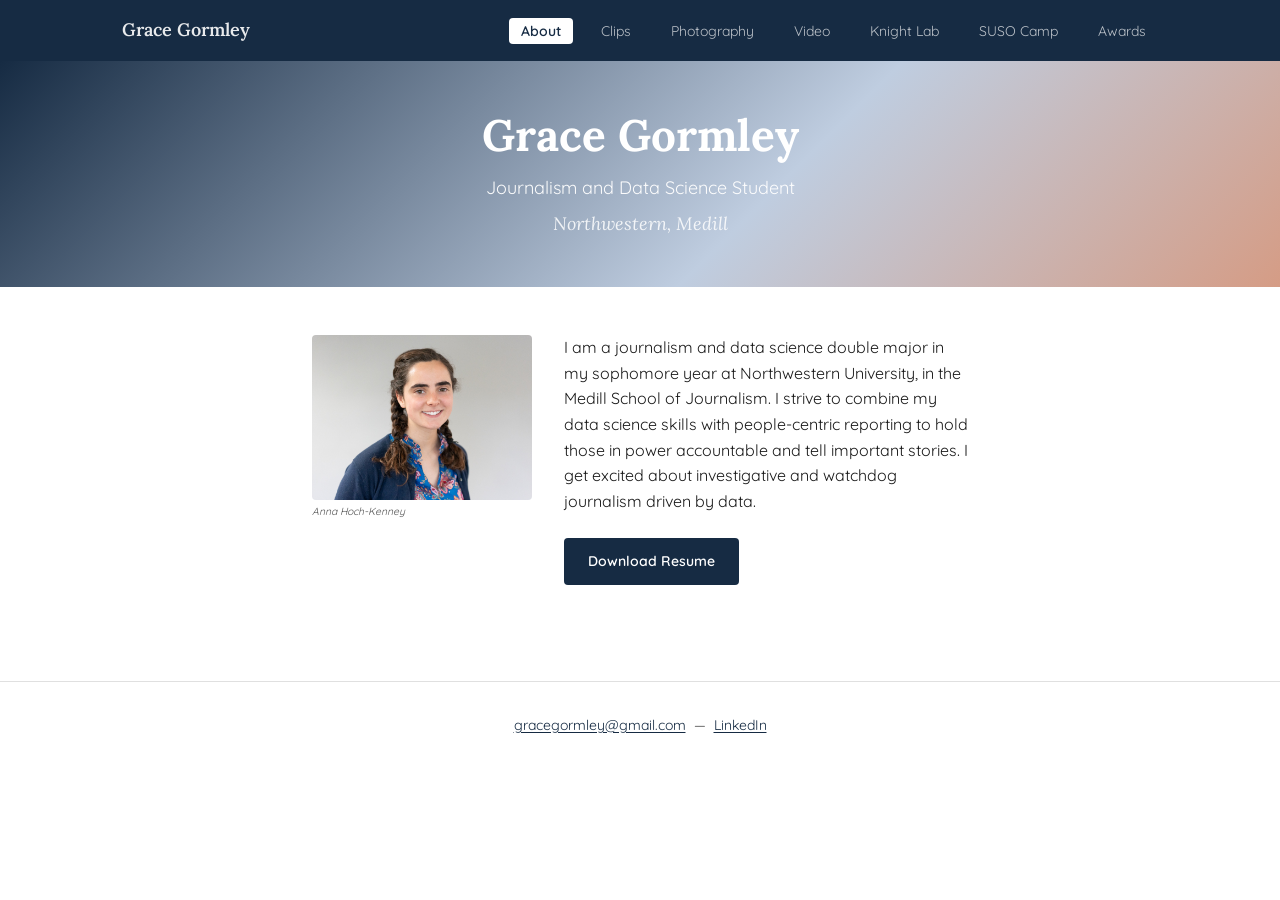
==== index.html @ 0c1b29d8 "style: swap fonts to Lora (headings) and Quicksand (body/UI) Co-Authored-By: Claude Sonnet 4.6 <nore" ====
<!DOCTYPE html>
<html lang="en">
<head>
  <meta charset="UTF-8">
  <meta name="viewport" content="width=device-width, initial-scale=1.0">
  <title>About — Grace Gormley</title>
  <link rel="preconnect" href="https://fonts.googleapis.com">
  <link rel="preconnect" href="https://fonts.gstatic.com" crossorigin>
  <link href="https://fonts.googleapis.com/css2?family=Lora:ital,wght@0,400..700;1,400..700&family=Quicksand:wght@300..700&display=swap" rel="stylesheet">
  <link rel="stylesheet" href="style.css">
  <script type="module" src="components.js"></script>
</head>
<body>
  <site-nav></site-nav>
  <div class="site-hero">
    <h1 class="site-hero__name">Grace Gormley</h1>
    <p class="site-hero__subtitle">Journalism and Data Science Student</p>
    <p class="site-hero__school">Northwestern, Medill</p>
  </div>
  <main class="about-page">
    <section class="about-hero">
      <div class="about-headshot-wrap">
        <img class="about-headshot"
             src="images/headshot.jpg"
             alt="Grace Gormley, photojournalist and data journalism student at Northwestern Medill"
             width="320" height="240">
        <p class="about-credit">Anna Hoch-Kenney</p>
      </div>
      <div class="about-hero__text">
        <p class="about-bio">I am a journalism and data science double major in my sophomore year at Northwestern University, in the Medill School of Journalism. I strive to combine my data science skills with people-centric reporting to hold those in power accountable and tell important stories. I get excited about investigative and watchdog journalism driven by data.</p>
        <div class="about-actions">
          <a href="assets/resume.pdf" download="Grace-Gormley-Resume.pdf" class="btn-download">Download Resume</a>
        </div>
      </div>
    </section>
  </main>
  <site-footer></site-footer>
</body>
</html>
---- style.css ----
/* Grace Gormley Portfolio — Design System */
/* Fonts loaded via <link> in every page <head>:
   Lora: ital,wght@0,400..700;1,400..700
   Quicksand: wght@300..700 */

:root {
  /* Typography */
  --font-editorial: 'Lora', Georgia, serif;
  --font-ui: 'Quicksand', system-ui, sans-serif;

  --text-xs:   0.75rem;   /* 12px — captions, credits */
  --text-sm:   0.875rem;  /* 14px — metadata, nav items */
  --text-base: 1rem;      /* 16px — body copy */
  --text-lg:   1.125rem;  /* 18px — subheadings */
  --text-xl:   1.5rem;    /* 24px — section headings */
  --text-2xl:  2rem;      /* 32px — page titles */
  --text-3xl:  2.75rem;   /* 44px — hero display size */

  --leading-tight: 1.2;
  --leading-body:  1.6;
  --leading-loose: 1.8;

  /* Colors — editorial neutral palette */
  --color-ink:          #1a1a1a;  /* near-black for all body text */
  --color-ink-muted:    #555555;  /* secondary text: publication names, dates */
  --color-border:       #e0e0e0;  /* dividers, card borders */
  --color-bg:           #ffffff;  /* page background */
  --color-bg-subtle:    #f9f8f6;  /* subtle off-white for section backgrounds */
  --color-accent:       #162b43;  /* primary accent — deep navy */
  --color-accent-blue:  #BFCDE0;  /* secondary accent — soft periwinkle */
  --color-accent-peach: #D59C85;  /* tertiary accent — warm peach, used sparingly */
  --color-link:         #162b43;  /* links match accent */
  --color-link-hover:   #0e1e2e;  /* slightly darker on hover */

  /* Spacing — 8px grid */
  --space-1:  0.25rem;  /*  4px */
  --space-2:  0.5rem;   /*  8px */
  --space-3:  0.75rem;  /* 12px */
  --space-4:  1rem;     /* 16px */
  --space-6:  1.5rem;   /* 24px */
  --space-8:  2rem;     /* 32px */
  --space-12: 3rem;     /* 48px */
  --space-16: 4rem;     /* 64px */
  --space-24: 6rem;     /* 96px */

  /* Layout */
  --max-width-content: 720px;   /* readable column width for body text */
  --max-width-wide:   1100px;   /* full-page containers, nav, gallery */
  --border-radius:     4px;
  --transition-fast:   150ms ease;
}

/* Base reset */
*, *::before, *::after { box-sizing: border-box; margin: 0; padding: 0; }

/* Base typography — element selectors only, no class names */
body {
  font-family: var(--font-ui);
  font-size: var(--text-base);
  line-height: var(--leading-body);
  color: var(--color-ink);
  background: var(--color-bg);
}

h1, h2, h3, h4 {
  font-family: var(--font-editorial);
  line-height: var(--leading-tight);
}

a {
  color: var(--color-link);
  text-decoration: underline;
  text-underline-offset: 2px;
}

a:hover {
  color: var(--color-link-hover);
}

/* Nav */
site-nav {
  display: block;
  background: var(--color-accent);
}

.site-nav {
  display: flex;
  align-items: center;
  justify-content: space-between;
  padding: var(--space-4) var(--space-8);
  max-width: var(--max-width-wide);
  margin: 0 auto;
}

.site-nav__brand a {
  font-family: var(--font-editorial);
  font-size: var(--text-lg);
  font-weight: 600;
  text-decoration: none;
  color: rgba(255, 255, 255, 0.9);
}

.site-nav__links {
  list-style: none;
  display: flex;
  gap: var(--space-4);
}

.site-nav__links a {
  font-family: var(--font-ui);
  font-size: var(--text-sm);
  text-decoration: none;
  color: rgba(255, 255, 255, 0.7);
  transition: color var(--transition-fast);
  padding: var(--space-1) var(--space-3);
  border-radius: var(--border-radius);
}

.site-nav__links a:hover {
  color: #ffffff;
}

.site-nav__links a.active {
  color: var(--color-accent);
  background: #ffffff;
  font-weight: 600;
}

/* Site hero — about page only */
.site-hero {
  background: linear-gradient(135deg, var(--color-accent) 0%, var(--color-accent-blue) 60%, var(--color-accent-peach) 100%);
  padding: var(--space-12) var(--space-8);
  text-align: center;
  color: #ffffff;
}

.site-hero__name {
  font-family: var(--font-editorial);
  font-size: var(--text-3xl);
  font-weight: 700;
  margin-bottom: var(--space-3);
  line-height: var(--leading-tight);
}

.site-hero__subtitle {
  font-family: var(--font-ui);
  font-size: var(--text-lg);
  margin-bottom: var(--space-2);
  opacity: 0.95;
}

.site-hero__school {
  font-family: var(--font-editorial);
  font-style: italic;
  font-size: var(--text-lg);
  opacity: 0.85;
}

/* Footer — Phase 2 */
.site-footer {
  border-top: 1px solid var(--color-border);
  padding: var(--space-8);
  text-align: center;
  font-size: var(--text-sm);
  color: var(--color-ink-muted);
  margin-top: var(--space-24);
}

/* About page — Phase 2 */
.about-page {
  max-width: var(--max-width-content);
  margin: var(--space-12) auto;
  padding: 0 var(--space-8);
}

.about-hero {
  display: flex;
  gap: var(--space-8);
  align-items: flex-start;
  margin-bottom: var(--space-12);
}

.about-headshot-wrap {
  display: flex;
  flex-direction: column;
  align-items: flex-start;
  flex-shrink: 0;
}

.about-headshot {
  width: 220px;
  height: auto;
  border-radius: var(--border-radius);
}

.about-hero__text {
  display: flex;
  flex-direction: column;
  justify-content: center;
  gap: var(--space-4);
}

.about-bio {
  line-height: var(--leading-body);
}

.about-actions {
  margin-top: var(--space-2);
}

.btn-download {
  display: inline-block;
  padding: var(--space-3) var(--space-6);
  background: var(--color-accent);
  color: #ffffff;
  text-decoration: none;
  border-radius: var(--border-radius);
  font-family: var(--font-ui);
  font-size: var(--text-sm);
  font-weight: 600;
  transition: background var(--transition-fast);
}

.btn-download:hover {
  background: var(--color-link-hover);
  color: #ffffff;
}

.about-credit {
  font-size: 0.65rem;
  color: var(--color-ink-muted);
  font-style: italic;
  margin-top: var(--space-1);
}

/* Clips and Awards pages — Phase 3 */

.page-content {
  max-width: var(--max-width-content);
  margin: var(--space-12) auto;
  padding: 0 var(--space-8);
}

/* Page title treatment — all inner pages */
.page-content > h1,
.photo-page > h1 {
  font-size: var(--text-2xl);
  font-weight: 700;
  letter-spacing: -0.02em;
  padding-bottom: var(--space-4);
  margin-bottom: var(--space-8);
  border-bottom: 3px solid var(--color-accent);
}

/* Clips page */
.clips-list {
  margin-top: var(--space-8);
}

.clip-card {
  padding: var(--space-6) 0;
  border-bottom: 1px solid var(--color-border);
}

.clip-card:last-child {
  border-bottom: none;
}

.clip-title {
  font-size: var(--text-xl);
  margin-bottom: var(--space-2);
}

.clip-title a {
  text-decoration: none;
  color: var(--color-ink);
}

.clip-title a:hover {
  color: var(--color-accent);
  text-decoration: underline;
  text-underline-offset: 2px;
}

.clip-meta {
  font-family: var(--font-ui);
  font-size: var(--text-sm);
  color: var(--color-ink-muted);
}

.clip-sep {
  margin: 0 var(--space-2);
}

/* Awards page */
.awards-section {
  margin-bottom: var(--space-16);
}

.section-heading {
  font-size: var(--text-xl);
  margin-top: var(--space-8);
  margin-bottom: var(--space-6);
  padding-bottom: var(--space-3);
  border-bottom: 2px solid var(--color-border);
}

.award-entry {
  padding: var(--space-6) 0;
  border-bottom: 1px solid var(--color-border);
}

.award-entry:last-child {
  border-bottom: none;
}

.award-name {
  font-size: var(--text-lg);
  margin-bottom: var(--space-1);
}

.award-org {
  font-family: var(--font-ui);
  font-size: var(--text-sm);
  color: var(--color-ink-muted);
  margin-bottom: var(--space-2);
}

.award-piece {
  font-size: var(--text-sm);
  font-family: var(--font-ui);
}

/* Press coverage */
.press-section {
  margin-top: var(--space-8);
}

.press-item {
  padding: var(--space-6) 0;
  border-bottom: 1px solid var(--color-border);
}

.press-item:last-child {
  border-bottom: none;
}

.press-outlet {
  font-family: var(--font-ui);
  font-size: var(--text-xs);
  color: var(--color-ink-muted);
  text-transform: uppercase;
  letter-spacing: 0.05em;
  margin-bottom: var(--space-1);
}

.press-title {
  font-size: var(--text-lg);
  margin-bottom: var(--space-2);
}

.press-title a {
  text-decoration: none;
  color: var(--color-ink);
}

.press-title a:hover {
  color: var(--color-accent);
  text-decoration: underline;
  text-underline-offset: 2px;
}

.press-desc {
  font-size: var(--text-sm);
  color: var(--color-ink-muted);
  line-height: var(--leading-body);
}

/* Photography page — Phase 4 */
.photo-page {
  max-width: var(--max-width-wide);
  margin: var(--space-12) auto;
  padding: 0 var(--space-8);
}

.photo-grid {
  display: grid;
  grid-template-columns: repeat(auto-fill, minmax(280px, 1fr));
  gap: var(--space-4);
  margin-top: var(--space-8);
}

.photo-thumb {
  aspect-ratio: 3 / 2;
  overflow: hidden;
  border-radius: var(--border-radius);
  cursor: pointer;
  background: var(--color-bg-subtle);
  border: none;
  padding: 0;
}

.photo-thumb img {
  width: 100%;
  height: 100%;
  object-fit: cover;
  display: block;
  transition: transform var(--transition-fast);
}

.photo-thumb:hover img,
.photo-thumb:focus img {
  transform: scale(1.03);
}

.photo-lightbox {
  border: none;
  background: transparent;
  padding: 0;
  position: fixed;
  inset: 0;
  width: 100vw;
  max-width: 100vw;
  height: 100dvh;
  max-height: 100dvh;
  margin: 0;
}

.photo-lightbox[open] {
  display: flex;
  align-items: center;
  justify-content: center;
}

.photo-lightbox::backdrop {
  background: rgba(0, 0, 0, 0.88);
}

.lightbox-figure {
  position: relative;
  display: flex;
  flex-direction: column;
  align-items: center;
}

.lightbox-figure img {
  max-width: min(85vw, 1100px);
  max-height: 75vh;
  object-fit: contain;
  display: block;
  border-radius: var(--border-radius);
}

.lightbox-caption {
  color: #ffffff;
  font-family: var(--font-ui);
  font-size: var(--text-sm);
  text-align: center;
  margin-top: var(--space-3);
  max-width: 600px;
}

.lightbox-close,
.lightbox-prev,
.lightbox-next {
  position: fixed;
  background: rgba(255, 255, 255, 0.15);
  border: none;
  color: #ffffff;
  font-size: var(--text-xl);
  cursor: pointer;
  padding: var(--space-3) var(--space-4);
  border-radius: var(--border-radius);
  transition: background var(--transition-fast);
}

.lightbox-close { top: var(--space-4); right: var(--space-4); }
.lightbox-prev  { top: 50%; left: var(--space-4);  transform: translateY(-50%); }
.lightbox-next  { top: 50%; right: var(--space-4); transform: translateY(-50%); }

.lightbox-close:hover,
.lightbox-prev:hover,
.lightbox-next:hover {
  background: rgba(255, 255, 255, 0.3);
}

/* Knight Lab and SUSO Camp — Phase 5 */
.tool-tags {
  display: flex;
  flex-wrap: wrap;
  gap: var(--space-2);
  margin: var(--space-4) 0;
}

.tool-tag {
  font-family: var(--font-ui);
  font-size: var(--text-sm);
  padding: var(--space-1) var(--space-3);
  background: var(--color-bg-subtle);
  border: 1px solid var(--color-accent-blue);
  border-radius: var(--border-radius);
  color: var(--color-ink);
}

.pillars-list {
  margin: var(--space-8) 0;
  display: grid;
  gap: var(--space-6);
}

.pillar-card {
  padding: var(--space-6);
  background: var(--color-bg-subtle);
  border-left: 3px solid var(--color-accent);
  border-radius: var(--border-radius);
}

.pillar-name {
  font-family: var(--font-editorial);
  font-size: var(--text-lg);
  font-weight: 600;
  margin-bottom: var(--space-2);
}

/* Video page — Phase 6 */
.video-item {
  margin-bottom: var(--space-16);
}

.video-title {
  font-size: var(--text-xl);
  margin-bottom: var(--space-4);
}

.video-embed {
  aspect-ratio: 16 / 9;
  width: 100%;
  max-width: 800px;
  margin: 0 auto;
}

.video-embed iframe {
  width: 100%;
  height: 100%;
  border: none;
  border-radius: var(--border-radius);
  display: block;
}

.video-placeholder {
  aspect-ratio: 16 / 9;
  width: 100%;
  max-width: 800px;
  margin: 0 auto;
  background: var(--color-bg-subtle);
  border: 1px solid var(--color-border);
  border-radius: var(--border-radius);
  display: flex;
  align-items: center;
  justify-content: center;
  color: var(--color-ink-muted);
  font-family: var(--font-ui);
  font-size: var(--text-sm);
}

.video-desc {
  margin-top: var(--space-4);
  font-size: var(--text-sm);
  color: var(--color-ink-muted);
  max-width: 800px;
  margin-left: auto;
  margin-right: auto;
}

/* EIS document image — Knight Lab page */
.eis-doc-figure {
  margin: var(--space-8) 0;
  text-align: center;
}

.eis-doc-figure img {
  max-width: 420px;
  width: 100%;
  border: 1px solid var(--color-border);
  border-radius: var(--border-radius);
  display: block;
  margin: 0 auto;
}

.eis-doc-figure figcaption {
  margin-top: var(--space-2);
  font-family: var(--font-ui);
  font-size: var(--text-xs);
  color: var(--color-ink-muted);
  font-style: italic;
}

/* SUSO photo strip */
.suso-photo-strip {
  display: grid;
  grid-template-columns: repeat(3, 1fr);
  gap: var(--space-3);
  margin: var(--space-6) 0 var(--space-8);
}

.suso-photo-strip img {
  width: 100%;
  aspect-ratio: 3 / 4;
  object-fit: cover;
  border-radius: var(--border-radius);
  display: block;
}

@media (max-width: 640px) {
  .suso-photo-strip {
    grid-template-columns: repeat(3, 1fr);
    gap: var(--space-2);
  }
}

/* EIS Pipeline Diagram — Knight Lab page */
.pipeline-figure {
  margin: var(--space-8) 0;
  border: 1px solid var(--color-accent-blue);
  border-radius: var(--border-radius);
  background: var(--color-bg-subtle);
  padding: var(--space-6);
}

.pipeline-caption {
  display: block;
  font-family: var(--font-ui);
  font-size: var(--text-sm);
  color: var(--color-ink-muted);
  font-style: italic;
  margin-bottom: var(--space-6);
}

.pipeline-shared {
  display: flex;
  flex-direction: column;
  align-items: center;
  gap: var(--space-2);
  margin-bottom: var(--space-2);
}

.pipeline-node {
  border: 1px solid var(--color-border);
  border-radius: var(--border-radius);
  background: var(--color-bg);
  padding: var(--space-3) var(--space-4);
  text-align: center;
  font-family: var(--font-ui);
  font-size: var(--text-sm);
  min-width: 160px;
}

.pipeline-node strong {
  display: block;
  color: var(--color-ink);
  font-size: var(--text-base);
}

.pipeline-node span {
  display: block;
  color: var(--color-ink-muted);
  font-size: var(--text-xs);
  margin-top: var(--space-1);
}

.pipeline-node--input {
  font-family: var(--font-ui);
  font-size: var(--text-sm);
  color: var(--color-ink-muted);
}

.pipeline-arrow {
  color: var(--color-ink-muted);
  font-size: var(--text-lg);
  line-height: 1;
  user-select: none;
}

.pipeline-split {
  display: flex;
  gap: var(--space-6);
}

.pipeline-track {
  flex: 1;
  display: flex;
  flex-direction: column;
  align-items: center;
  gap: var(--space-2);
}

.pipeline-track-label {
  font-family: var(--font-ui);
  font-size: var(--text-xs);
  color: var(--color-ink-muted);
  text-transform: uppercase;
  letter-spacing: 0.06em;
  margin-bottom: var(--space-1);
}

.pipeline-outputs {
  display: flex;
  flex-direction: column;
  gap: var(--space-2);
  width: 100%;
}

.pipeline-output {
  border: 1px solid var(--color-border);
  border-radius: var(--border-radius);
  background: var(--color-bg);
  padding: var(--space-2) var(--space-3);
  font-family: var(--font-ui);
  font-size: var(--text-xs);
  font-weight: 500;
  color: var(--color-ink);
  text-align: center;
}

/* Mobile responsiveness — Phase 6 */
@media (max-width: 640px) {
  .site-nav {
    flex-direction: column;
    align-items: flex-start;
    gap: var(--space-3);
    padding: var(--space-4);
  }

  .site-nav__links {
    flex-wrap: wrap;
    gap: var(--space-2);
  }

  .site-hero {
    padding: var(--space-12) var(--space-6);
  }

  .site-hero__name {
    font-size: var(--text-2xl);
  }

  .about-hero {
    flex-direction: column;
  }

  .about-headshot {
    width: 160px;
  }

  .pipeline-split {
    flex-direction: column;
  }
}
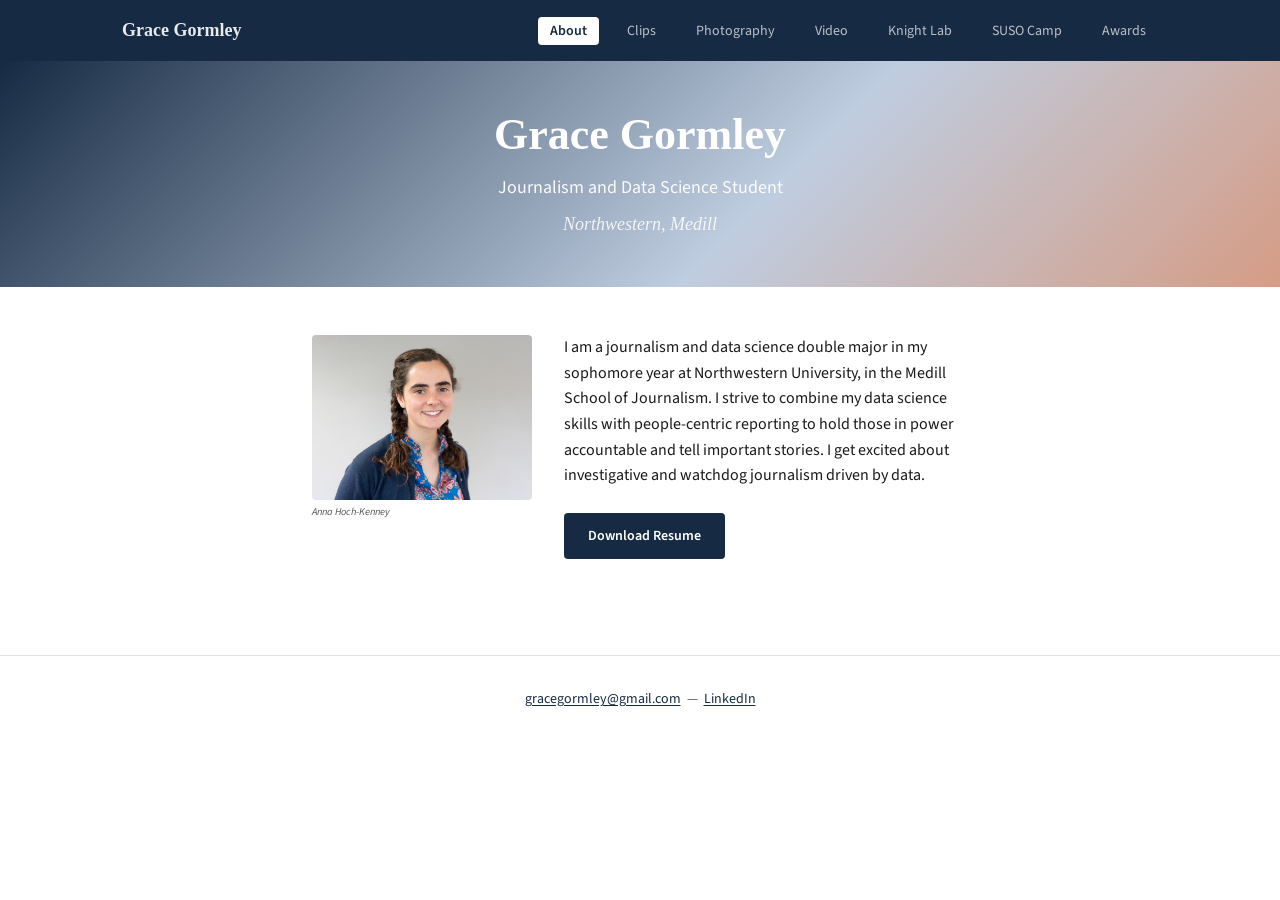
==== commit c673d58a: "style: swap fonts to Butler (headings) and Source Sans 3 (body/UI) Co-Authored-By: Claude Sonnet 4.6" ====
--- a/index.html
+++ b/index.html
@@ -4,9 +4,12 @@
   <meta charset="UTF-8">
   <meta name="viewport" content="width=device-width, initial-scale=1.0">
   <title>About — Grace Gormley</title>
+
+
   <link rel="preconnect" href="https://fonts.googleapis.com">
   <link rel="preconnect" href="https://fonts.gstatic.com" crossorigin>
-  <link href="https://fonts.googleapis.com/css2?family=Lora:ital,wght@0,400..700;1,400..700&family=Quicksand:wght@300..700&display=swap" rel="stylesheet">
+  <link href="https://fonts.cdnfonts.com/css/butler" rel="stylesheet">
+  <link href="https://fonts.googleapis.com/css2?family=Source+Sans+3:ital,wght@0,300..700;1,300..700&display=swap" rel="stylesheet">
   <link rel="stylesheet" href="style.css">
   <script type="module" src="components.js"></script>
 </head>
--- a/style.css
+++ b/style.css
@@ -1,12 +1,12 @@
 /* Grace Gormley Portfolio — Design System */
 /* Fonts loaded via <link> in every page <head>:
-   Lora: ital,wght@0,400..700;1,400..700
-   Quicksand: wght@300..700 */
+   Butler: via fonts.cdnfonts.com/css/butler
+   Source Sans 3: via Google Fonts */
 
 :root {
   /* Typography */
-  --font-editorial: 'Lora', Georgia, serif;
-  --font-ui: 'Quicksand', system-ui, sans-serif;
+  --font-editorial: 'Butler', Georgia, serif;
+  --font-ui: 'Source Sans 3', system-ui, sans-serif;
 
   --text-xs:   0.75rem;   /* 12px — captions, credits */
   --text-sm:   0.875rem;  /* 14px — metadata, nav items */
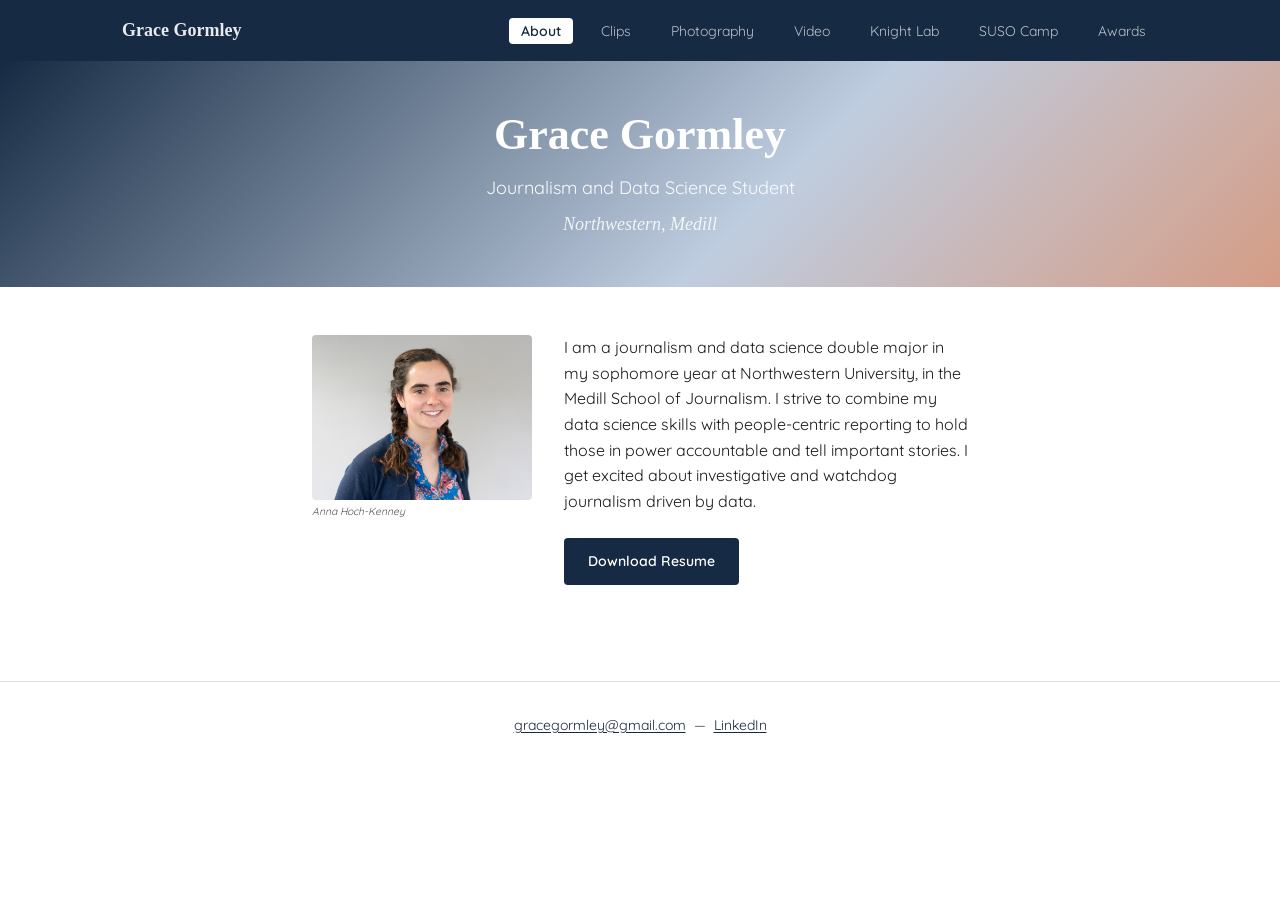
==== commit 7d13d858: "style: swap body font to Quicksand, keep Butler for headings Co-Authored-By: Claude Sonnet 4.6 <nore" ====
--- a/index.html
+++ b/index.html
@@ -9,7 +9,7 @@
   <link rel="preconnect" href="https://fonts.googleapis.com">
   <link rel="preconnect" href="https://fonts.gstatic.com" crossorigin>
   <link href="https://fonts.cdnfonts.com/css/butler" rel="stylesheet">
-  <link href="https://fonts.googleapis.com/css2?family=Source+Sans+3:ital,wght@0,300..700;1,300..700&display=swap" rel="stylesheet">
+  <link href="https://fonts.googleapis.com/css2?family=Quicksand:wght@300..700&display=swap" rel="stylesheet">
   <link rel="stylesheet" href="style.css">
   <script type="module" src="components.js"></script>
 </head>
--- a/style.css
+++ b/style.css
@@ -6,7 +6,7 @@
 :root {
   /* Typography */
   --font-editorial: 'Butler', Georgia, serif;
-  --font-ui: 'Source Sans 3', system-ui, sans-serif;
+  --font-ui: 'Quicksand', system-ui, sans-serif;
 
   --text-xs:   0.75rem;   /* 12px — captions, credits */
   --text-sm:   0.875rem;  /* 14px — metadata, nav items */
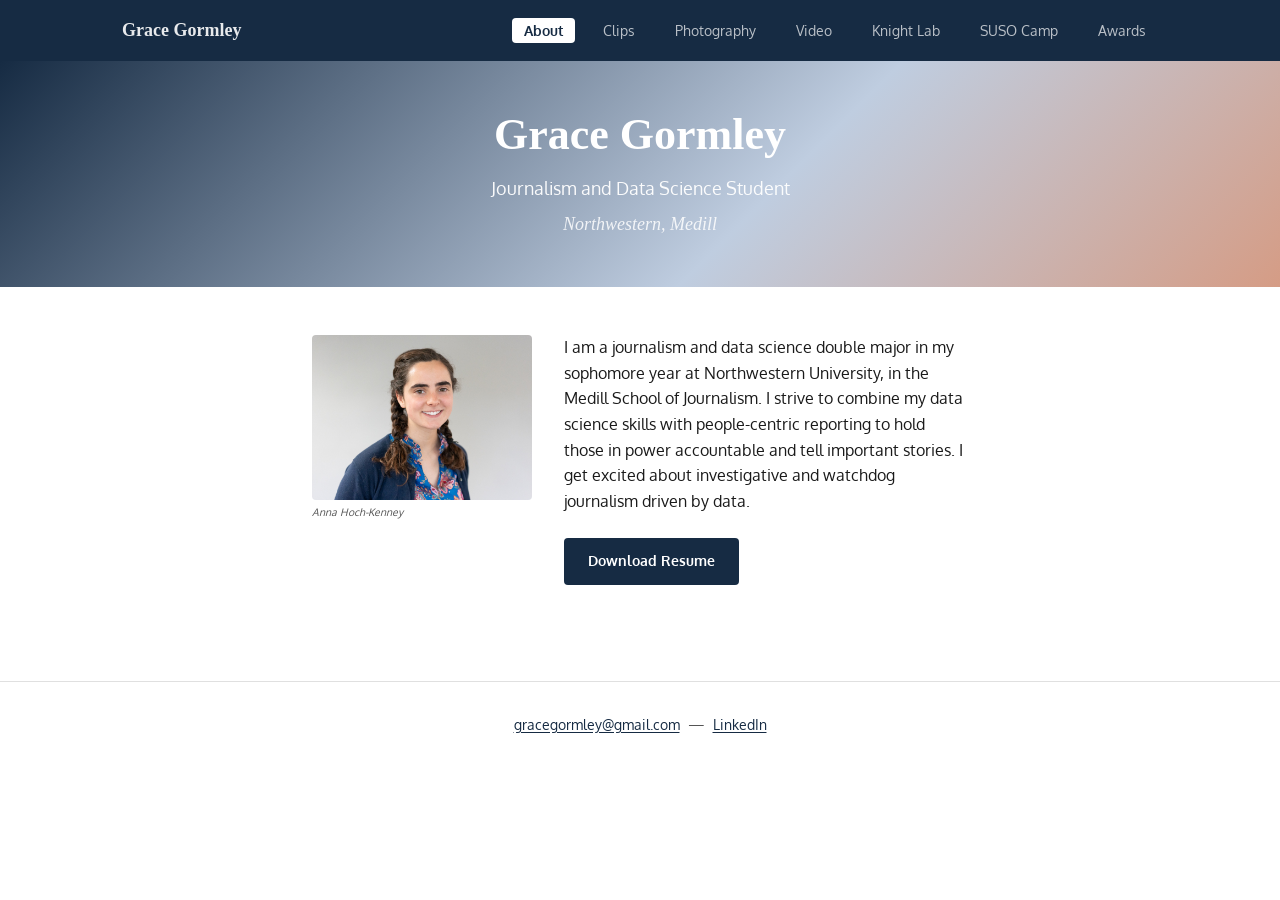
==== commit 67858614: "style: swap fonts to Audrey (headings) and Oxygen (body/UI) Co-Authored-By: Claude Sonnet 4.6 <norep" ====
--- a/index.html
+++ b/index.html
@@ -8,8 +8,8 @@
 
   <link rel="preconnect" href="https://fonts.googleapis.com">
   <link rel="preconnect" href="https://fonts.gstatic.com" crossorigin>
-  <link href="https://fonts.cdnfonts.com/css/butler" rel="stylesheet">
-  <link href="https://fonts.googleapis.com/css2?family=Quicksand:wght@300..700&display=swap" rel="stylesheet">
+  <link href="https://fonts.cdnfonts.com/css/audrey" rel="stylesheet">
+  <link href="https://fonts.googleapis.com/css2?family=Oxygen:wght@300;400;700&display=swap" rel="stylesheet">
   <link rel="stylesheet" href="style.css">
   <script type="module" src="components.js"></script>
 </head>
--- a/style.css
+++ b/style.css
@@ -5,8 +5,8 @@
 
 :root {
   /* Typography */
-  --font-editorial: 'Butler', Georgia, serif;
-  --font-ui: 'Quicksand', system-ui, sans-serif;
+  --font-editorial: 'Audrey', Georgia, serif;
+  --font-ui: 'Oxygen', system-ui, sans-serif;
 
   --text-xs:   0.75rem;   /* 12px — captions, credits */
   --text-sm:   0.875rem;  /* 14px — metadata, nav items */
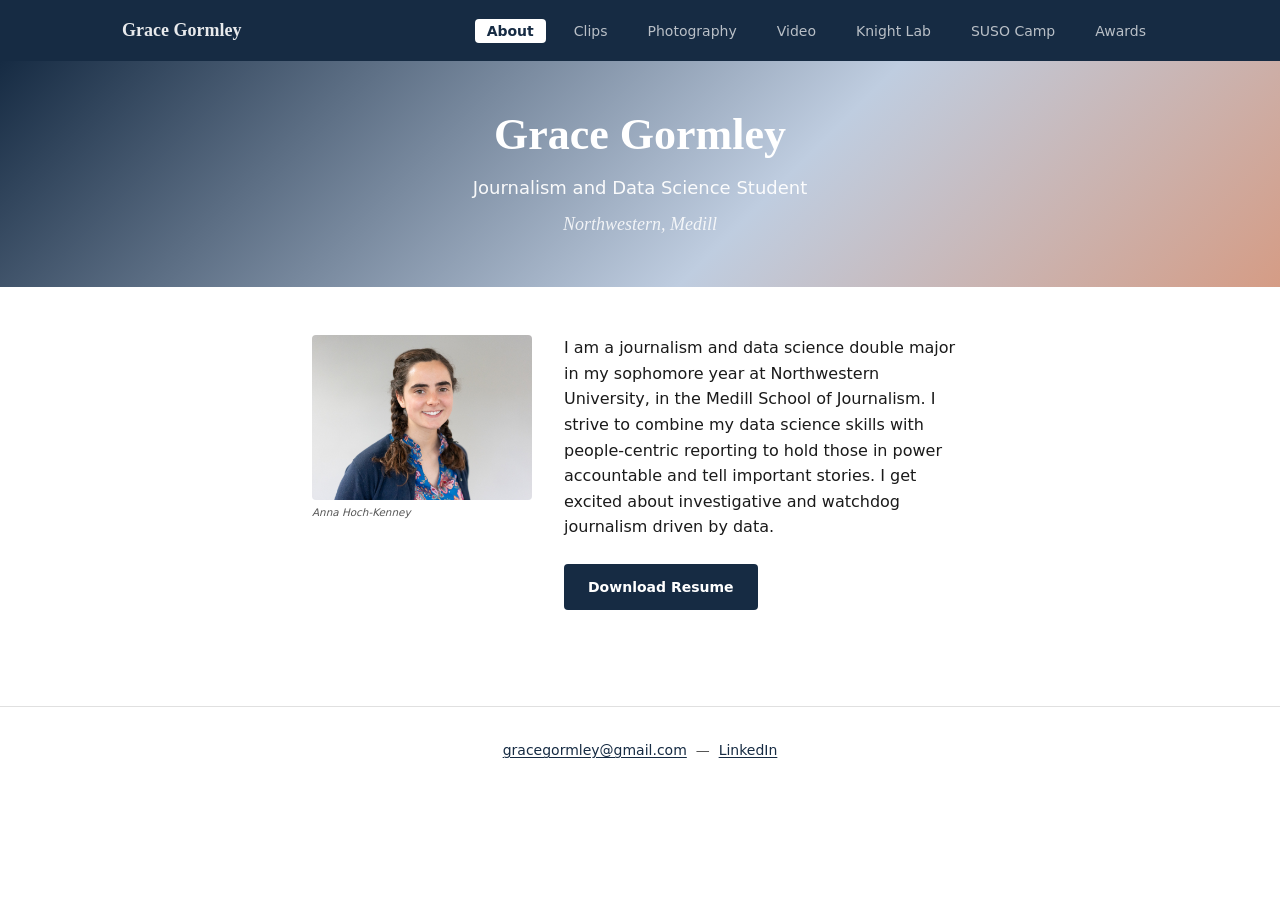
==== commit 6a5a1270: "style: swap fonts to Otama/Intervogue Soft, add G favicon Co-Authored-By: Claude Sonnet 4.6 <noreply" ====
--- a/index.html
+++ b/index.html
@@ -6,10 +6,9 @@
   <title>About — Grace Gormley</title>
 
 
-  <link rel="preconnect" href="https://fonts.googleapis.com">
-  <link rel="preconnect" href="https://fonts.gstatic.com" crossorigin>
-  <link href="https://fonts.cdnfonts.com/css/audrey" rel="stylesheet">
-  <link href="https://fonts.googleapis.com/css2?family=Oxygen:wght@300;400;700&display=swap" rel="stylesheet">
+  <link href="https://fonts.cdnfonts.com/css/otama" rel="stylesheet">
+  <link href="https://fonts.cdnfonts.com/css/intervogue-soft" rel="stylesheet">
+  <link rel="icon" href="favicon.svg" type="image/svg+xml">
   <link rel="stylesheet" href="style.css">
   <script type="module" src="components.js"></script>
 </head>
--- a/style.css
+++ b/style.css
@@ -1,12 +1,12 @@
 /* Grace Gormley Portfolio — Design System */
 /* Fonts loaded via <link> in every page <head>:
-   Butler: via fonts.cdnfonts.com/css/butler
-   Source Sans 3: via Google Fonts */
+   Otama: via fonts.cdnfonts.com/css/otama
+   Intervogue Soft: via fonts.cdnfonts.com/css/intervogue-soft */
 
 :root {
   /* Typography */
-  --font-editorial: 'Audrey', Georgia, serif;
-  --font-ui: 'Oxygen', system-ui, sans-serif;
+  --font-editorial: 'Otama', Georgia, serif;
+  --font-ui: 'Intervogue Soft', system-ui, sans-serif;
 
   --text-xs:   0.75rem;   /* 12px — captions, credits */
   --text-sm:   0.875rem;  /* 14px — metadata, nav items */
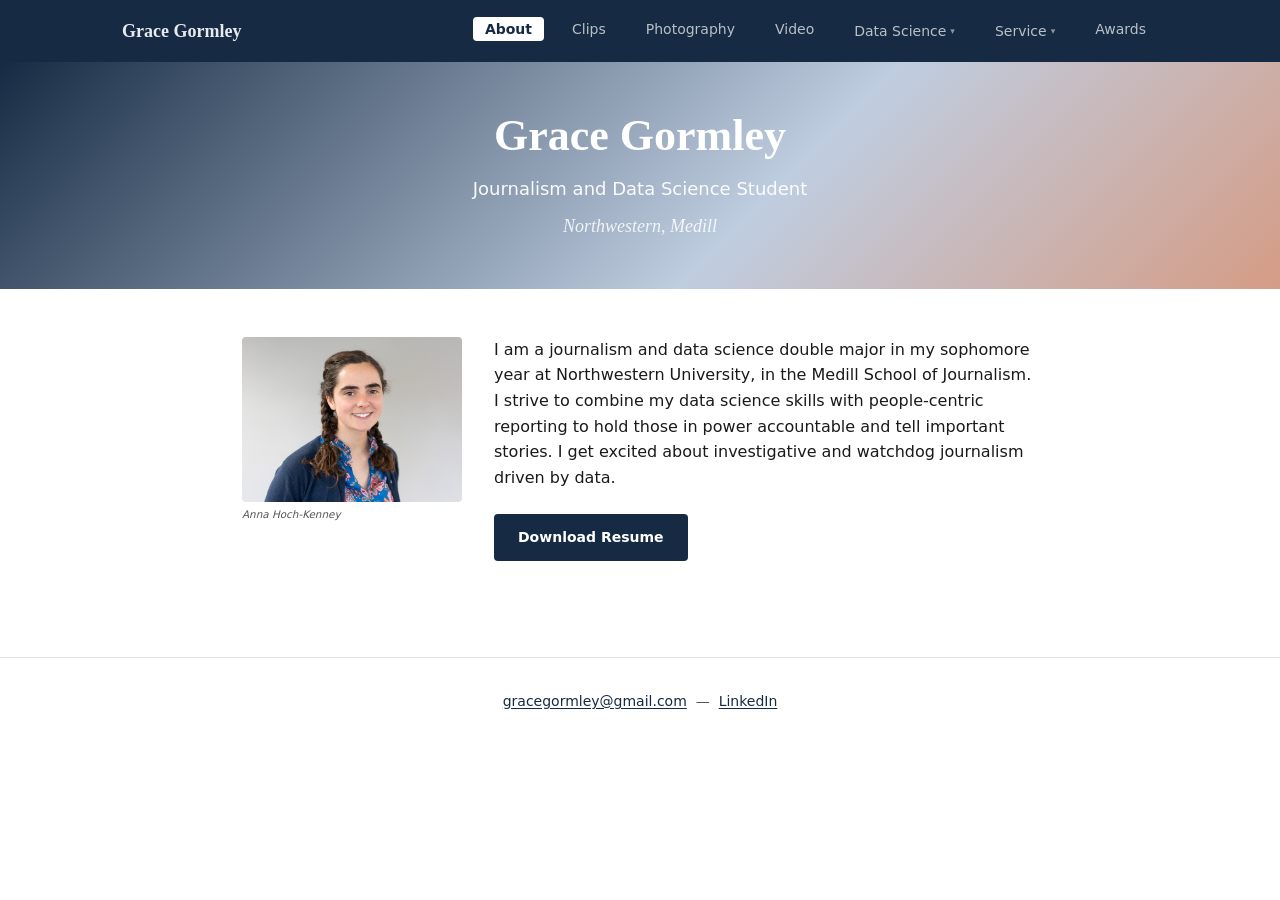
==== commit e7d7837a: "update resume file and add Behind Closed Doors nav link Co-Authored-By: Claude Opus 4.7 <noreply@ant" ====
--- a/index.html
+++ b/index.html
@@ -31,7 +31,7 @@
       <div class="about-hero__text">
         <p class="about-bio">I am a journalism and data science double major in my sophomore year at Northwestern University, in the Medill School of Journalism. I strive to combine my data science skills with people-centric reporting to hold those in power accountable and tell important stories. I get excited about investigative and watchdog journalism driven by data.</p>
         <div class="about-actions">
-          <a href="assets/resume.pdf" download="Grace-Gormley-Resume.pdf" class="btn-download">Download Resume</a>
+          <a href="assets/Resume%20-%20Grace%20Gormley%20(F%202026).pdf" download="Grace-Gormley-Resume.pdf" class="btn-download">Download Resume</a>
         </div>
       </div>
     </section>
--- a/style.css
+++ b/style.css
@@ -44,7 +44,7 @@
   --space-24: 6rem;     /* 96px */
 
   /* Layout */
-  --max-width-content: 720px;   /* readable column width for body text */
+  --max-width-content: 860px;   /* readable column width for body text */
   --max-width-wide:   1100px;   /* full-page containers, nav, gallery */
   --border-radius:     4px;
   --transition-fast:   150ms ease;
@@ -126,6 +126,160 @@
   font-weight: 600;
 }
 
+/* Nav dropdown */
+.nav-dropdown {
+  position: relative;
+}
+
+.nav-dropdown > a {
+  display: flex;
+  align-items: center;
+  gap: var(--space-1);
+}
+
+.nav-dropdown__caret {
+  font-size: 0.65em;
+  opacity: 0.7;
+  margin-top: 1px;
+}
+
+.nav-dropdown__menu {
+  display: none;
+  position: absolute;
+  top: calc(100% + var(--space-2));
+  left: 50%;
+  transform: translateX(-50%);
+  background: var(--color-accent);
+  border-top: 2px solid var(--color-accent-blue);
+  border-radius: 0 0 var(--border-radius) var(--border-radius);
+  min-width: 160px;
+  z-index: 100;
+  padding: var(--space-2) 0;
+  list-style: none;
+  box-shadow: 0 4px 16px rgba(0,0,0,0.18);
+}
+
+.nav-dropdown:hover .nav-dropdown__menu,
+.nav-dropdown:focus-within .nav-dropdown__menu {
+  display: block;
+}
+
+.nav-dropdown__menu li a {
+  display: block;
+  padding: var(--space-2) var(--space-4);
+  color: rgba(255, 255, 255, 0.8);
+  font-size: var(--text-sm);
+  text-decoration: none;
+  white-space: nowrap;
+  border-radius: 0;
+}
+
+.nav-dropdown__menu li a:hover,
+.nav-dropdown__menu li a.active-child {
+  color: #ffffff;
+  background: rgba(255, 255, 255, 0.12);
+}
+
+/* Project hub pages */
+.hub-page {
+  max-width: var(--max-width-content);
+  margin: var(--space-12) auto;
+  padding: 0 var(--space-8);
+}
+
+.hub-page > h1 {
+  font-size: var(--text-2xl);
+  font-weight: 700;
+  letter-spacing: -0.02em;
+  padding-bottom: var(--space-4);
+  margin-bottom: var(--space-4);
+  border-bottom: 3px solid var(--color-accent);
+}
+
+.hub-intro {
+  color: var(--color-ink-muted);
+  font-size: var(--text-base);
+  margin-bottom: var(--space-8);
+}
+
+.project-cards {
+  display: grid;
+  grid-template-columns: repeat(auto-fill, minmax(340px, 1fr));
+  gap: var(--space-8);
+  margin-top: var(--space-8);
+}
+
+.project-card {
+  border: 1px solid var(--color-border);
+  border-radius: var(--border-radius);
+  background: var(--color-bg-subtle);
+  padding: var(--space-8);
+  display: flex;
+  flex-direction: column;
+  gap: var(--space-4);
+  transition: box-shadow var(--transition-fast), border-color var(--transition-fast);
+}
+
+.project-card:hover {
+  box-shadow: 0 4px 20px rgba(22, 43, 67, 0.1);
+  border-color: var(--color-accent-blue);
+}
+
+.project-card__eyebrow {
+  font-family: var(--font-ui);
+  font-size: var(--text-xs);
+  color: var(--color-ink-muted);
+  text-transform: uppercase;
+  letter-spacing: 0.08em;
+}
+
+.project-card__title {
+  font-family: var(--font-editorial);
+  font-size: var(--text-xl);
+  font-weight: 700;
+  color: var(--color-ink);
+  line-height: var(--leading-tight);
+}
+
+.project-card__subtitle {
+  font-family: var(--font-ui);
+  font-size: var(--text-sm);
+  color: var(--color-ink-muted);
+  font-style: italic;
+}
+
+.project-card__desc {
+  font-size: var(--text-base);
+  line-height: var(--leading-body);
+  color: var(--color-ink);
+}
+
+.project-card__tags {
+  display: flex;
+  flex-wrap: wrap;
+  gap: var(--space-2);
+}
+
+.project-card__link {
+  display: inline-block;
+  margin-top: auto;
+  padding: var(--space-2) var(--space-5);
+  background: var(--color-accent);
+  color: #ffffff;
+  text-decoration: none;
+  border-radius: var(--border-radius);
+  font-family: var(--font-ui);
+  font-size: var(--text-sm);
+  font-weight: 600;
+  align-self: flex-start;
+  transition: background var(--transition-fast);
+}
+
+.project-card__link:hover {
+  background: var(--color-link-hover);
+  color: #ffffff;
+}
+
 /* Site hero — about page only */
 .site-hero {
   background: linear-gradient(135deg, var(--color-accent) 0%, var(--color-accent-blue) 60%, var(--color-accent-peach) 100%);
@@ -231,6 +385,33 @@
   color: var(--color-ink-muted);
   font-style: italic;
   margin-top: var(--space-1);
+}
+
+/* Project page tagline (subhead under h1) */
+.about-tagline {
+  font-family: var(--font-editorial);
+  font-size: var(--text-lg);
+  color: var(--color-ink-muted);
+  font-style: italic;
+  margin-bottom: var(--space-8);
+}
+
+/* Breadcrumb */
+.breadcrumb {
+  font-family: var(--font-ui);
+  font-size: var(--text-sm);
+  color: var(--color-ink-muted);
+  margin-bottom: var(--space-6);
+}
+
+.breadcrumb a {
+  text-decoration: none;
+  color: var(--color-ink-muted);
+}
+
+.breadcrumb a:hover {
+  color: var(--color-accent);
+  text-decoration: underline;
 }
 
 /* Clips and Awards pages — Phase 3 */
@@ -755,4 +936,19 @@
   .pipeline-split {
     flex-direction: column;
   }
-}
+
+  .nav-dropdown__menu {
+    position: static;
+    transform: none;
+    box-shadow: none;
+    border-top: none;
+    border-left: 2px solid var(--color-accent-blue);
+    border-radius: 0;
+    padding: 0 0 0 var(--space-4);
+    margin-top: var(--space-2);
+  }
+
+  .project-cards {
+    grid-template-columns: 1fr;
+  }
+}
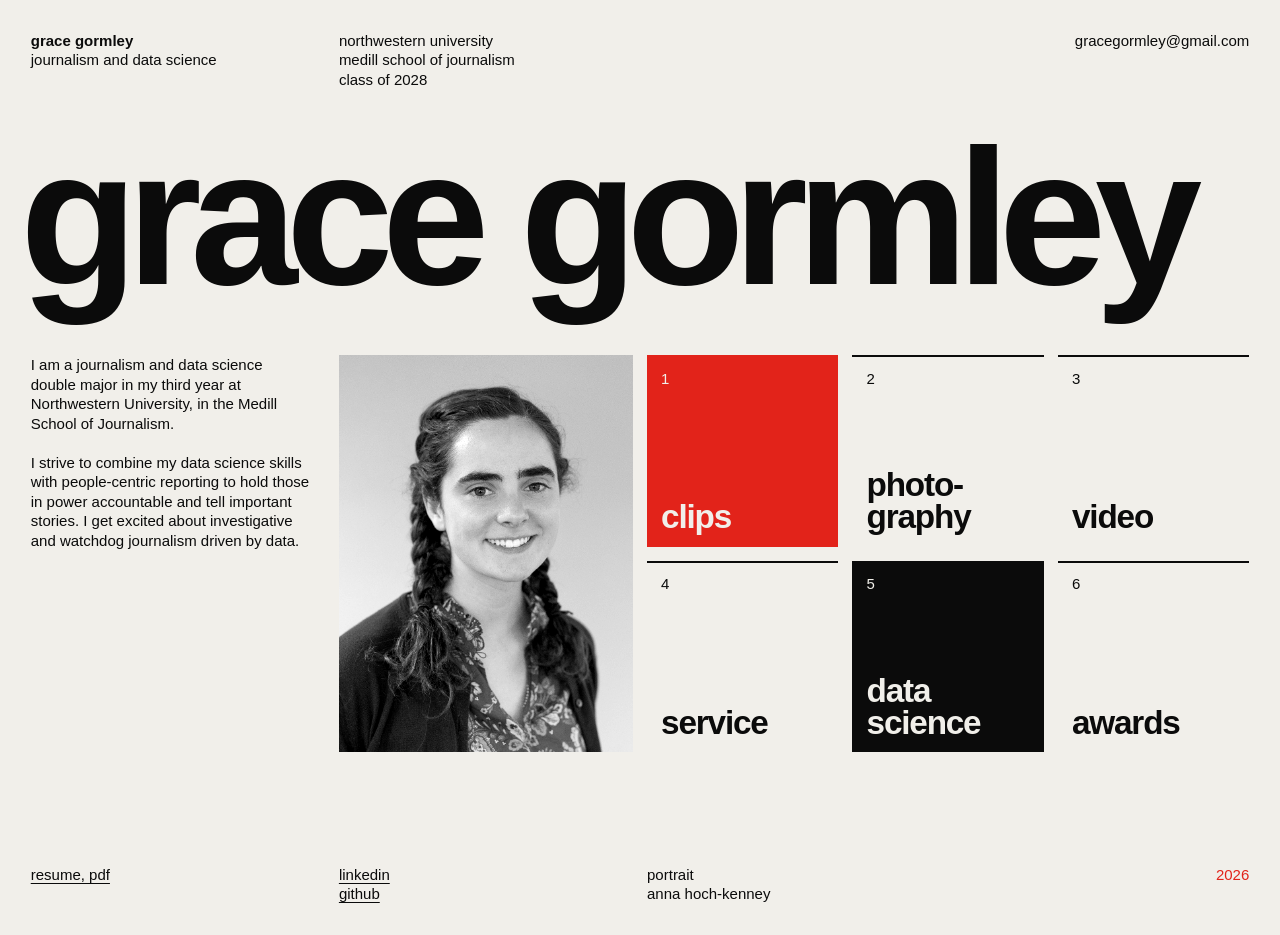
==== commit 37eecd57: "Redesign site in Swiss grid style; update resume and bio - Rebuild style.css as a 12-column Swiss gr" ====
--- a/index.html
+++ b/index.html
@@ -3,39 +3,43 @@
 <head>
   <meta charset="UTF-8">
   <meta name="viewport" content="width=device-width, initial-scale=1.0">
-  <title>About — Grace Gormley</title>
-
-
-  <link href="https://fonts.cdnfonts.com/css/otama" rel="stylesheet">
-  <link href="https://fonts.cdnfonts.com/css/intervogue-soft" rel="stylesheet">
-  <link rel="icon" href="favicon.svg" type="image/svg+xml">
+  <title>Grace Gormley</title>
+  <link rel="preconnect" href="https://fonts.googleapis.com">
+  <link rel="preconnect" href="https://fonts.gstatic.com" crossorigin>
+  <link href="https://fonts.googleapis.com/css2?family=Inter+Tight:wght@400;700&display=swap" rel="stylesheet">
+  <link rel="icon" href="images/fish-single.png" type="image/png">
   <link rel="stylesheet" href="style.css">
   <script type="module" src="components.js"></script>
 </head>
 <body>
-  <site-nav></site-nav>
-  <div class="site-hero">
-    <h1 class="site-hero__name">Grace Gormley</h1>
-    <p class="site-hero__subtitle">Journalism and Data Science Student</p>
-    <p class="site-hero__school">Northwestern, Medill</p>
-  </div>
-  <main class="about-page">
-    <section class="about-hero">
-      <div class="about-headshot-wrap">
-        <img class="about-headshot"
-             src="images/headshot.jpg"
-             alt="Grace Gormley, photojournalist and data journalism student at Northwestern Medill"
-             width="320" height="240">
-        <p class="about-credit">Anna Hoch-Kenney</p>
-      </div>
-      <div class="about-hero__text">
-        <p class="about-bio">I am a journalism and data science double major in my sophomore year at Northwestern University, in the Medill School of Journalism. I strive to combine my data science skills with people-centric reporting to hold those in power accountable and tell important stories. I get excited about investigative and watchdog journalism driven by data.</p>
-        <div class="about-actions">
-          <a href="assets/Resume%20-%20Grace%20Gormley%20(F%202026).pdf" download="Grace-Gormley-Resume.pdf" class="btn-download">Download Resume</a>
-        </div>
-      </div>
-    </section>
+
+  <header class="grid home-info">
+    <p><b>grace gormley</b><br>journalism and data science</p>
+    <p>northwestern university<br>medill school of journalism<br>class of 2028</p>
+    <p class="home-info__mail"><a href="mailto:gracegormley@gmail.com">gracegormley@gmail.com</a></p>
+  </header>
+
+  <h1 class="home-name">grace gormley</h1>
+
+  <main class="grid home-fields">
+    <div class="home-bio">
+      <p>I am a journalism and data science double major in my third year at Northwestern University, in the Medill School of Journalism.</p>
+      <p>I strive to combine my data science skills with people-centric reporting to hold those in power accountable and tell important stories. I get excited about investigative and watchdog journalism driven by data.</p>
+    </div>
+
+    <figure class="home-photo">
+      <img src="images/headshot.jpg" alt="Grace Gormley, photojournalist and data journalism student at Northwestern Medill">
+    </figure>
+
+    <a class="field field--red" href="clips.html"><span>1</span><b>clips</b></a>
+    <a class="field" href="photos.html"><span>2</span><b>photo&shy;graphy</b></a>
+    <a class="field" href="video.html"><span>3</span><b>video</b></a>
+    <a class="field" href="service.html"><span>4</span><b>service</b></a>
+    <a class="field field--ink" href="data-science.html"><span>5</span><b>data<br>science</b></a>
+    <a class="field" href="awards.html"><span>6</span><b>awards</b></a>
   </main>
-  <site-footer></site-footer>
+
+  <site-footer credit="anna hoch-kenney"></site-footer>
+
 </body>
 </html>
--- a/style.css
+++ b/style.css
@@ -1,601 +1,362 @@
-/* Grace Gormley Portfolio — Design System */
-/* Fonts loaded via <link> in every page <head>:
-   Otama: via fonts.cdnfonts.com/css/otama
-   Intervogue Soft: via fonts.cdnfonts.com/css/intervogue-soft */
+/* Grace Gormley — Swiss grid system
+   One modular 12-column grid. Two weights. Black, red, paper.
+   Font: Helvetica Neue where installed, Inter Tight (Google Fonts) otherwise. */
 
 :root {
-  /* Typography */
-  --font-editorial: 'Otama', Georgia, serif;
-  --font-ui: 'Intervogue Soft', system-ui, sans-serif;
-
-  --text-xs:   0.75rem;   /* 12px — captions, credits */
-  --text-sm:   0.875rem;  /* 14px — metadata, nav items */
-  --text-base: 1rem;      /* 16px — body copy */
-  --text-lg:   1.125rem;  /* 18px — subheadings */
-  --text-xl:   1.5rem;    /* 24px — section headings */
-  --text-2xl:  2rem;      /* 32px — page titles */
-  --text-3xl:  2.75rem;   /* 44px — hero display size */
-
-  --leading-tight: 1.2;
-  --leading-body:  1.6;
-  --leading-loose: 1.8;
-
-  /* Colors — editorial neutral palette */
-  --color-ink:          #1a1a1a;  /* near-black for all body text */
-  --color-ink-muted:    #555555;  /* secondary text: publication names, dates */
-  --color-border:       #e0e0e0;  /* dividers, card borders */
-  --color-bg:           #ffffff;  /* page background */
-  --color-bg-subtle:    #f9f8f6;  /* subtle off-white for section backgrounds */
-  --color-accent:       #162b43;  /* primary accent — deep navy */
-  --color-accent-blue:  #BFCDE0;  /* secondary accent — soft periwinkle */
-  --color-accent-peach: #D59C85;  /* tertiary accent — warm peach, used sparingly */
-  --color-link:         #162b43;  /* links match accent */
-  --color-link-hover:   #0e1e2e;  /* slightly darker on hover */
-
-  /* Spacing — 8px grid */
-  --space-1:  0.25rem;  /*  4px */
-  --space-2:  0.5rem;   /*  8px */
-  --space-3:  0.75rem;  /* 12px */
-  --space-4:  1rem;     /* 16px */
-  --space-6:  1.5rem;   /* 24px */
-  --space-8:  2rem;     /* 32px */
-  --space-12: 3rem;     /* 48px */
-  --space-16: 4rem;     /* 64px */
-  --space-24: 6rem;     /* 96px */
-
-  /* Layout */
-  --max-width-content: 860px;   /* readable column width for body text */
-  --max-width-wide:   1100px;   /* full-page containers, nav, gallery */
-  --border-radius:     4px;
-  --transition-fast:   150ms ease;
-}
-
-/* Base reset */
-*, *::before, *::after { box-sizing: border-box; margin: 0; padding: 0; }
-
-/* Base typography — element selectors only, no class names */
+  --paper: #f1efea;
+  --ink:   #0b0b0b;
+  --red:   #e2231a;
+  --mute:  #6f6c66;
+
+  --m: clamp(14px, 2.4vw, 36px);    /* outer margin */
+  --g: clamp(8px, 1.1vw, 16px);     /* gutter */
+  --cols: 12;
+
+  --s1: 15px;                        /* small text: header, captions, meta */
+  --s2: 17px;                        /* reading text */
+  --s3: clamp(22px, 2.6vw, 38px);    /* titles inside the grid */
+  --s4: clamp(48px, 9.5vw, 150px);   /* page titles */
+
+  /* legacy spacing tokens used by inline styles in page markup */
+  --space-1: 4px;  --space-2: 8px;  --space-4: 16px;
+  --space-6: 24px; --space-8: 32px; --space-12: 48px;
+}
+
+* { box-sizing: border-box; margin: 0; padding: 0; }
+
 body {
-  font-family: var(--font-ui);
-  font-size: var(--text-base);
-  line-height: var(--leading-body);
-  color: var(--color-ink);
-  background: var(--color-bg);
-}
-
-h1, h2, h3, h4 {
-  font-family: var(--font-editorial);
-  line-height: var(--leading-tight);
-}
-
-a {
-  color: var(--color-link);
-  text-decoration: underline;
-  text-underline-offset: 2px;
-}
-
-a:hover {
-  color: var(--color-link-hover);
-}
-
-/* Nav */
-site-nav {
-  display: block;
-  background: var(--color-accent);
-}
-
-.site-nav {
-  display: flex;
-  align-items: center;
-  justify-content: space-between;
-  padding: var(--space-4) var(--space-8);
-  max-width: var(--max-width-wide);
-  margin: 0 auto;
-}
-
-.site-nav__brand a {
-  font-family: var(--font-editorial);
-  font-size: var(--text-lg);
-  font-weight: 600;
-  text-decoration: none;
-  color: rgba(255, 255, 255, 0.9);
-}
-
-.site-nav__links {
-  list-style: none;
-  display: flex;
-  gap: var(--space-4);
-}
-
-.site-nav__links a {
-  font-family: var(--font-ui);
-  font-size: var(--text-sm);
-  text-decoration: none;
-  color: rgba(255, 255, 255, 0.7);
-  transition: color var(--transition-fast);
-  padding: var(--space-1) var(--space-3);
-  border-radius: var(--border-radius);
-}
-
-.site-nav__links a:hover {
-  color: #ffffff;
-}
-
-.site-nav__links a.active {
-  color: var(--color-accent);
-  background: #ffffff;
-  font-weight: 600;
-}
-
-/* Nav dropdown */
-.nav-dropdown {
-  position: relative;
-}
-
-.nav-dropdown > a {
-  display: flex;
-  align-items: center;
-  gap: var(--space-1);
-}
-
-.nav-dropdown__caret {
-  font-size: 0.65em;
-  opacity: 0.7;
-  margin-top: 1px;
-}
-
-.nav-dropdown__menu {
-  display: none;
-  position: absolute;
-  top: calc(100% + var(--space-2));
-  left: 50%;
-  transform: translateX(-50%);
-  background: var(--color-accent);
-  border-top: 2px solid var(--color-accent-blue);
-  border-radius: 0 0 var(--border-radius) var(--border-radius);
-  min-width: 160px;
-  z-index: 100;
-  padding: var(--space-2) 0;
-  list-style: none;
-  box-shadow: 0 4px 16px rgba(0,0,0,0.18);
-}
-
-.nav-dropdown:hover .nav-dropdown__menu,
-.nav-dropdown:focus-within .nav-dropdown__menu {
-  display: block;
-}
-
-.nav-dropdown__menu li a {
-  display: block;
-  padding: var(--space-2) var(--space-4);
-  color: rgba(255, 255, 255, 0.8);
-  font-size: var(--text-sm);
-  text-decoration: none;
-  white-space: nowrap;
-  border-radius: 0;
-}
-
-.nav-dropdown__menu li a:hover,
-.nav-dropdown__menu li a.active-child {
-  color: #ffffff;
-  background: rgba(255, 255, 255, 0.12);
-}
-
-/* Project hub pages */
-.hub-page {
-  max-width: var(--max-width-content);
-  margin: var(--space-12) auto;
-  padding: 0 var(--space-8);
-}
-
-.hub-page > h1 {
-  font-size: var(--text-2xl);
-  font-weight: 700;
-  letter-spacing: -0.02em;
-  padding-bottom: var(--space-4);
-  margin-bottom: var(--space-4);
-  border-bottom: 3px solid var(--color-accent);
-}
-
-.hub-intro {
-  color: var(--color-ink-muted);
-  font-size: var(--text-base);
-  margin-bottom: var(--space-8);
-}
-
-.project-cards {
-  display: grid;
-  grid-template-columns: repeat(auto-fill, minmax(340px, 1fr));
-  gap: var(--space-8);
-  margin-top: var(--space-8);
-}
-
-.project-card {
-  border: 1px solid var(--color-border);
-  border-radius: var(--border-radius);
-  background: var(--color-bg-subtle);
-  padding: var(--space-8);
+  background: var(--paper);
+  color: var(--ink);
+  font-family: 'Helvetica Neue', Helvetica, 'Inter Tight', Arial, sans-serif;
+  font-size: var(--s1);
+  line-height: 1.3;
+  -webkit-font-smoothing: antialiased;
+  padding: var(--m);
+  overflow-x: hidden;
+  min-height: 100vh;
   display: flex;
   flex-direction: column;
-  gap: var(--space-4);
-  transition: box-shadow var(--transition-fast), border-color var(--transition-fast);
-}
-
-.project-card:hover {
-  box-shadow: 0 4px 20px rgba(22, 43, 67, 0.1);
-  border-color: var(--color-accent-blue);
-}
-
-.project-card__eyebrow {
-  font-family: var(--font-ui);
-  font-size: var(--text-xs);
-  color: var(--color-ink-muted);
-  text-transform: uppercase;
-  letter-spacing: 0.08em;
-}
-
-.project-card__title {
-  font-family: var(--font-editorial);
-  font-size: var(--text-xl);
+}
+
+main { flex: 1; }
+img { display: block; max-width: 100%; }
+a { color: inherit; text-decoration: none; }
+b, strong { font-weight: 700; }
+h1, h2, h3, h4 { font-weight: 700; font-size: inherit; }
+::selection { background: var(--red); color: var(--paper); }
+:focus-visible { outline: 2px solid var(--red); outline-offset: 2px; }
+
+.grid,
+.site-header,
+.colophon,
+.page-content,
+.hub-page,
+.photo-page,
+.page-content > section,
+.hub-page > section {
+  display: grid;
+  grid-template-columns: repeat(var(--cols), minmax(0, 1fr));
+  column-gap: var(--g);
+}
+
+/* ================= header (inner pages) ================= */
+site-nav { display: block; }
+
+.site-header {
+  row-gap: var(--g);
+  padding-bottom: calc(var(--g) * 5);
+}
+
+.site-header__id { grid-column: 1 / span 3; }
+.site-header__id a:hover { color: var(--red); }
+
+.site-header nav { grid-column: 4 / span 6; }
+.site-header ol {
+  list-style: none;
+  display: grid;
+  grid-template-columns: repeat(2, minmax(0, 1fr));
+  grid-template-rows: repeat(3, auto);
+  grid-auto-flow: column;
+  column-gap: var(--g);
+}
+.site-header li a { display: inline-flex; gap: 0.6em; }
+.site-header li a:hover,
+.site-header li a.active { color: var(--red); }
+
+.site-header__mail {
+  grid-column: 10 / span 3;
+  text-align: right;
+}
+.site-header__mail a:hover { color: var(--red); }
+
+/* ================= colophon ================= */
+site-footer { display: block; }
+
+.colophon {
+  row-gap: var(--g);
+  margin-top: calc(var(--g) * 8);
+}
+.colophon > * { grid-column: span 3; }
+.colophon a { text-decoration: underline; text-underline-offset: 3px; text-decoration-thickness: 1px; }
+.colophon a:hover { color: var(--red); }
+.colophon .red { color: var(--red); }
+.colophon__year { grid-column: 10 / span 3; text-align: right; }
+
+/* ================= home ================= */
+.home-info {
+  row-gap: var(--g);
+  padding-bottom: calc(var(--g) * 4);
+}
+.home-info > * { grid-column: span 3; }
+.home-info .home-info__mail { grid-column: 10 / span 3; text-align: right; }
+.home-info a:hover { color: var(--red); }
+
+.home-name {
   font-weight: 700;
-  color: var(--color-ink);
-  line-height: var(--leading-tight);
-}
-
-.project-card__subtitle {
-  font-family: var(--font-ui);
-  font-size: var(--text-sm);
-  color: var(--color-ink-muted);
-  font-style: italic;
-}
-
-.project-card__desc {
-  font-size: var(--text-base);
-  line-height: var(--leading-body);
-  color: var(--color-ink);
-}
-
-.project-card__tags {
-  display: flex;
-  flex-wrap: wrap;
-  gap: var(--space-2);
-}
-
-.project-card__link {
-  display: inline-block;
-  margin-top: auto;
-  padding: var(--space-2) var(--space-5);
-  background: var(--color-accent);
-  color: #ffffff;
-  text-decoration: none;
-  border-radius: var(--border-radius);
-  font-family: var(--font-ui);
-  font-size: var(--text-sm);
-  font-weight: 600;
-  align-self: flex-start;
-  transition: background var(--transition-fast);
-}
-
-.project-card__link:hover {
-  background: var(--color-link-hover);
-  color: #ffffff;
-}
-
-/* Site hero — about page only */
-.site-hero {
-  background: linear-gradient(135deg, var(--color-accent) 0%, var(--color-accent-blue) 60%, var(--color-accent-peach) 100%);
-  padding: var(--space-12) var(--space-8);
-  text-align: center;
-  color: #ffffff;
-}
-
-.site-hero__name {
-  font-family: var(--font-editorial);
-  font-size: var(--text-3xl);
-  font-weight: 700;
-  margin-bottom: var(--space-3);
-  line-height: var(--leading-tight);
-}
-
-.site-hero__subtitle {
-  font-family: var(--font-ui);
-  font-size: var(--text-lg);
-  margin-bottom: var(--space-2);
-  opacity: 0.95;
-}
-
-.site-hero__school {
-  font-family: var(--font-editorial);
-  font-style: italic;
-  font-size: var(--text-lg);
-  opacity: 0.85;
-}
-
-/* Footer — Phase 2 */
-.site-footer {
-  border-top: 1px solid var(--color-border);
-  padding: var(--space-8);
-  text-align: center;
-  font-size: var(--text-sm);
-  color: var(--color-ink-muted);
-  margin-top: var(--space-24);
-}
-
-/* About page — Phase 2 */
-.about-page {
-  max-width: var(--max-width-content);
-  margin: var(--space-12) auto;
-  padding: 0 var(--space-8);
-}
-
-.about-hero {
-  display: flex;
-  gap: var(--space-8);
-  align-items: flex-start;
-  margin-bottom: var(--space-12);
-}
-
-.about-headshot-wrap {
-  display: flex;
-  flex-direction: column;
-  align-items: flex-start;
-  flex-shrink: 0;
-}
-
-.about-headshot {
-  width: 220px;
-  height: auto;
-  border-radius: var(--border-radius);
-}
-
-.about-hero__text {
-  display: flex;
-  flex-direction: column;
-  justify-content: center;
-  gap: var(--space-4);
-}
-
-.about-bio {
-  line-height: var(--leading-body);
-}
-
-.about-actions {
-  margin-top: var(--space-2);
-}
-
-.btn-download {
-  display: inline-block;
-  padding: var(--space-3) var(--space-6);
-  background: var(--color-accent);
-  color: #ffffff;
-  text-decoration: none;
-  border-radius: var(--border-radius);
-  font-family: var(--font-ui);
-  font-size: var(--text-sm);
-  font-weight: 600;
-  transition: background var(--transition-fast);
-}
-
-.btn-download:hover {
-  background: var(--color-link-hover);
-  color: #ffffff;
-}
-
-.about-credit {
-  font-size: 0.65rem;
-  color: var(--color-ink-muted);
-  font-style: italic;
-  margin-top: var(--space-1);
-}
-
-/* Project page tagline (subhead under h1) */
-.about-tagline {
-  font-family: var(--font-editorial);
-  font-size: var(--text-lg);
-  color: var(--color-ink-muted);
-  font-style: italic;
-  margin-bottom: var(--space-8);
-}
-
-/* Breadcrumb */
-.breadcrumb {
-  font-family: var(--font-ui);
-  font-size: var(--text-sm);
-  color: var(--color-ink-muted);
-  margin-bottom: var(--space-6);
-}
-
-.breadcrumb a {
-  text-decoration: none;
-  color: var(--color-ink-muted);
-}
-
-.breadcrumb a:hover {
-  color: var(--color-accent);
-  text-decoration: underline;
-}
-
-/* Clips and Awards pages — Phase 3 */
-
-.page-content {
-  max-width: var(--max-width-content);
-  margin: var(--space-12) auto;
-  padding: 0 var(--space-8);
-}
-
-/* Page title treatment — all inner pages */
-.page-content > h1,
-.photo-page > h1 {
-  font-size: var(--text-2xl);
-  font-weight: 700;
-  letter-spacing: -0.02em;
-  padding-bottom: var(--space-4);
-  margin-bottom: var(--space-8);
-  border-bottom: 3px solid var(--color-accent);
-}
-
-/* Clips page */
-.clips-list {
-  margin-top: var(--space-8);
-}
-
-.clip-card {
-  padding: var(--space-6) 0;
-  border-bottom: 1px solid var(--color-border);
-}
-
-.clip-card:last-child {
-  border-bottom: none;
-}
-
-.clip-title {
-  font-size: var(--text-xl);
-  margin-bottom: var(--space-2);
-}
-
-.clip-title a {
-  text-decoration: none;
-  color: var(--color-ink);
-}
-
-.clip-title a:hover {
-  color: var(--color-accent);
-  text-decoration: underline;
-  text-underline-offset: 2px;
-}
-
-.clip-meta {
-  font-family: var(--font-ui);
-  font-size: var(--text-sm);
-  color: var(--color-ink-muted);
-}
-
-.clip-sep {
-  margin: 0 var(--space-2);
-}
-
-/* Awards page */
-.awards-section {
-  margin-bottom: var(--space-16);
-}
-
-.section-heading {
-  font-size: var(--text-xl);
-  margin-top: var(--space-8);
-  margin-bottom: var(--space-6);
-  padding-bottom: var(--space-3);
-  border-bottom: 2px solid var(--color-border);
-}
-
-.award-entry {
-  padding: var(--space-6) 0;
-  border-bottom: 1px solid var(--color-border);
-}
-
-.award-entry:last-child {
-  border-bottom: none;
-}
-
-.award-name {
-  font-size: var(--text-lg);
-  margin-bottom: var(--space-1);
-}
-
-.award-org {
-  font-family: var(--font-ui);
-  font-size: var(--text-sm);
-  color: var(--color-ink-muted);
-  margin-bottom: var(--space-2);
-}
-
-.award-piece {
-  font-size: var(--text-sm);
-  font-family: var(--font-ui);
-}
-
-/* Press coverage */
-.press-section {
-  margin-top: var(--space-8);
-}
-
-.press-item {
-  padding: var(--space-6) 0;
-  border-bottom: 1px solid var(--color-border);
-}
-
-.press-item:last-child {
-  border-bottom: none;
-}
-
-.press-outlet {
-  font-family: var(--font-ui);
-  font-size: var(--text-xs);
-  color: var(--color-ink-muted);
-  text-transform: uppercase;
-  letter-spacing: 0.05em;
-  margin-bottom: var(--space-1);
-}
-
-.press-title {
-  font-size: var(--text-lg);
-  margin-bottom: var(--space-2);
-}
-
-.press-title a {
-  text-decoration: none;
-  color: var(--color-ink);
-}
-
-.press-title a:hover {
-  color: var(--color-accent);
-  text-decoration: underline;
-  text-underline-offset: 2px;
-}
-
-.press-desc {
-  font-size: var(--text-sm);
-  color: var(--color-ink-muted);
-  line-height: var(--leading-body);
-}
-
-/* Photography page — Phase 4 */
-.photo-page {
-  max-width: var(--max-width-wide);
-  margin: var(--space-12) auto;
-  padding: 0 var(--space-8);
-}
-
-.photo-grid {
-  display: grid;
-  grid-template-columns: repeat(auto-fill, minmax(280px, 1fr));
-  gap: var(--space-4);
-  margin-top: var(--space-8);
-}
-
-.photo-thumb {
-  aspect-ratio: 3 / 2;
-  overflow: hidden;
-  border-radius: var(--border-radius);
-  cursor: pointer;
-  background: var(--color-bg-subtle);
-  border: none;
-  padding: 0;
-}
-
-.photo-thumb img {
+  font-size: 15.1vw;
+  line-height: 0.74;
+  letter-spacing: -0.06em;
+  margin-left: -0.055em;
+  white-space: nowrap;
+  padding-bottom: calc(0.2em + var(--g) * 2);
+}
+
+.home-fields { row-gap: var(--g); align-items: stretch; align-content: start; flex: 0 0 auto; }
+
+.home-bio {
+  grid-column: 1 / span 3;
+  grid-row: 1 / span 2;
+  padding-right: var(--g);
+}
+.home-bio p + p { margin-top: 1.3em; }
+
+.home-photo {
+  grid-column: 4 / span 3;
+  grid-row: 1 / span 2;
+  position: relative;
+  background: var(--ink);
+}
+.home-photo img {
+  position: absolute;
+  inset: 0;
   width: 100%;
   height: 100%;
   object-fit: cover;
-  display: block;
-  transition: transform var(--transition-fast);
-}
-
-.photo-thumb:hover img,
-.photo-thumb:focus img {
-  transform: scale(1.03);
-}
+  object-position: 50% 20%;
+  filter: grayscale(1) contrast(1.15);
+}
+
+.field {
+  grid-column: span 2;
+  aspect-ratio: 1;
+  display: flex;
+  flex-direction: column;
+  justify-content: space-between;
+  padding: calc(var(--g) * 0.8) var(--g) var(--g);
+  border-top: 2px solid var(--ink);
+}
+.field b { font-size: var(--s3); line-height: 0.95; letter-spacing: -0.035em; }
+.field:hover { background: var(--ink); color: var(--paper); }
+.field--red { background: var(--red); color: var(--paper); border-color: var(--red); }
+.field--ink { background: var(--ink); color: var(--paper); }
+.field--red:hover { background: var(--ink); border-color: var(--ink); }
+.field--ink:hover { background: var(--red); border-color: var(--red); }
+
+/* ================= inner pages: the grid ================= */
+.page-content,
+.hub-page,
+.photo-page { row-gap: 0; align-content: start; }
+
+/* default: everything sits in the reading column (cols 4–9) */
+.page-content > *,
+.hub-page > *,
+.page-content > section > *,
+.hub-page > section > * { grid-column: 4 / span 6; }
+
+.page-content > section,
+.hub-page > section { grid-column: 1 / -1; }
+
+.page-content p,
+.hub-page p { font-size: var(--s2); line-height: 1.45; }
+.page-content > p + p { margin-top: 1em; }
+
+.page-content p:not(.press-title) a:not([class]),
+.hub-page p a:not([class]) {
+  text-decoration: underline;
+  text-underline-offset: 3px;
+  text-decoration-thickness: 1px;
+}
+.page-content a:not([class]):hover,
+.hub-page a:not([class]):hover { color: var(--red); }
+.page-content > .breadcrumb a { text-decoration: none; }
+
+/* page title */
+.page-content > h1,
+.hub-page > h1,
+.photo-page > h1 {
+  grid-column: 1 / -1;
+  font-size: var(--s4);
+  line-height: 0.82;
+  letter-spacing: -0.055em;
+  margin-left: -0.05em;
+  padding-bottom: calc(0.12em + var(--g) * 3);
+}
+
+.breadcrumb {
+  grid-column: 1 / -1 !important;
+  font-size: var(--s1) !important;
+  margin-bottom: var(--g);
+}
+.breadcrumb a:hover { color: var(--red); }
+
+/* subtitle and intro: first thing in the reading column */
+.about-tagline,
+.hub-intro {
+  font-size: var(--s3) !important;
+  line-height: 1.1 !important;
+  letter-spacing: -0.02em;
+  margin-bottom: calc(var(--g) * 4);
+}
+
+/* section heading sits in the left columns, beside its text */
+.section-heading {
+  grid-column: 1 / span 3 !important;
+  font-size: var(--s1);
+  padding-top: calc(var(--g) * 0.8);
+  border-top: 2px solid var(--ink);
+  margin-top: calc(var(--g) * 4);
+}
+.section-heading + * {
+  margin-top: calc(var(--g) * 4);
+  border-top: 2px solid var(--ink);
+  padding-top: calc(var(--g) * 0.8);
+}
+
+/* links that used to be buttons */
+.btn-download,
+.project-card__link {
+  justify-self: start;
+  font-size: var(--s2);
+  font-weight: 700;
+  border-bottom: 2px solid var(--ink);
+  padding-bottom: 2px;
+  margin-top: calc(var(--g) * 2);
+}
+.btn-download:hover,
+.project-card__link:hover { color: var(--red); border-color: var(--red); }
+
+/* tags: plain text list separated by slashes */
+.tool-tags { display: block; margin: var(--g) 0; }
+.tool-tag { font-size: var(--s1); }
+.tool-tag:not(:last-child)::after { content: " / "; color: var(--mute); }
+
+/* ================= hub pages: project rows ================= */
+.project-cards {
+  grid-column: 1 / -1 !important;
+  display: flex;
+  flex-direction: column;
+}
+
+.project-card {
+  display: grid;
+  grid-template-columns: repeat(var(--cols), minmax(0, 1fr));
+  column-gap: var(--g);
+  border-top: 2px solid var(--ink);
+  padding: calc(var(--g) * 0.8) 0 calc(var(--g) * 5);
+}
+.project-card > * { grid-column: 4 / span 6; }
+.project-card__eyebrow {
+  grid-column: 1 / span 3;
+  grid-row: 1 / span 3;
+  font-size: var(--s1) !important;
+  padding-right: var(--g);
+}
+.project-card__title {
+  font-size: var(--s3);
+  line-height: 1;
+  letter-spacing: -0.035em;
+}
+.project-card__subtitle { margin: 0.35em 0 1em; font-weight: 700; color: var(--red); }
+.project-card__link { grid-column: 10 / span 3; grid-row: 1; justify-self: end; align-self: start; margin-top: 0; }
+
+/* ================= clips ================= */
+#clips-list { grid-column: 1 / -1; }
+
+.clip-card {
+  display: grid;
+  grid-template-columns: repeat(var(--cols), minmax(0, 1fr));
+  column-gap: var(--g);
+  border-top: 2px solid var(--ink);
+  padding: calc(var(--g) * 0.8) 0 calc(var(--g) * 3);
+}
+.clip-card:first-child { border-color: var(--red); }
+.clip-meta { display: contents; }
+.clip-date { grid-column: 1 / span 3; grid-row: 1; font-size: var(--s1); }
+.clip-title {
+  grid-column: 4 / span 6;
+  grid-row: 1;
+  font-size: var(--s3);
+  line-height: 1.02;
+  letter-spacing: -0.03em;
+}
+.clip-title a:hover { color: var(--red); }
+.clip-publication { grid-column: 10 / span 3; grid-row: 1; font-size: var(--s1); text-align: right; }
+.clip-sep { display: none; }
+
+/* ================= awards & press ================= */
+#awards-list,
+#press-list { grid-column: 4 / -1 !important; }
+
+.award-entry,
+.press-item {
+  padding: calc(var(--g) * 0.8) 0 calc(var(--g) * 2.5);
+  border-top: 1px solid var(--ink);
+}
+#awards-list > :first-child,
+#press-list > :first-child { border-top: 2px solid var(--ink); }
+.section-heading + #awards-list,
+.section-heading + #press-list { border-top: 0; padding-top: 0; }
+
+.award-name,
+.press-title {
+  font-size: calc(var(--s3) * 0.75);
+  line-height: 1.1;
+  letter-spacing: -0.02em;
+  font-weight: 700;
+}
+.award-org,
+.press-outlet { font-size: var(--s1) !important; }
+.award-org { margin-top: 0.3em; }
+.press-outlet { margin-bottom: 0.3em; }
+.award-piece,
+.press-desc { font-size: var(--s1) !important; margin-top: 0.4em; color: var(--mute); }
+.award-piece a { text-decoration: underline; text-underline-offset: 3px; }
+.award-piece a:hover,
+.press-title a:hover { color: var(--red); }
+.page-content > .press-item { grid-column: 4 / span 6; }
+
+/* ================= photography ================= */
+#photo-grid {
+  grid-column: 1 / -1;
+  display: grid;
+  grid-template-columns: repeat(var(--cols), minmax(0, 1fr));
+  gap: var(--g);
+}
+
+.photo-thumb {
+  grid-column: span 4;
+  aspect-ratio: 3 / 2;
+  overflow: hidden;
+  cursor: pointer;
+  background: var(--ink);
+  border: 0;
+  padding: 0;
+}
+.photo-thumb img { width: 100%; height: 100%; object-fit: cover; transition: opacity 150ms; }
+.photo-thumb:hover img { opacity: 0.85; }
 
 .photo-lightbox {
-  border: none;
+  border: 0;
   background: transparent;
   padding: 0;
   position: fixed;
@@ -606,349 +367,171 @@
   max-height: 100dvh;
   margin: 0;
 }
-
-.photo-lightbox[open] {
-  display: flex;
-  align-items: center;
-  justify-content: center;
-}
-
-.photo-lightbox::backdrop {
-  background: rgba(0, 0, 0, 0.88);
-}
-
-.lightbox-figure {
-  position: relative;
-  display: flex;
-  flex-direction: column;
-  align-items: center;
-}
-
-.lightbox-figure img {
-  max-width: min(85vw, 1100px);
-  max-height: 75vh;
-  object-fit: contain;
-  display: block;
-  border-radius: var(--border-radius);
-}
-
-.lightbox-caption {
-  color: #ffffff;
-  font-family: var(--font-ui);
-  font-size: var(--text-sm);
-  text-align: center;
-  margin-top: var(--space-3);
-  max-width: 600px;
-}
+.photo-lightbox[open] { display: flex; align-items: center; justify-content: center; }
+.photo-lightbox::backdrop { background: rgba(11, 11, 11, 0.96); }
+.lightbox-figure { display: flex; flex-direction: column; align-items: flex-start; }
+.lightbox-figure img { max-width: min(86vw, 1200px); max-height: 80vh; object-fit: contain; }
+.lightbox-caption { color: var(--paper); font-size: var(--s1); margin-top: var(--g); max-width: 60ch; }
 
 .lightbox-close,
 .lightbox-prev,
 .lightbox-next {
   position: fixed;
-  background: rgba(255, 255, 255, 0.15);
-  border: none;
-  color: #ffffff;
-  font-size: var(--text-xl);
+  background: none;
+  border: 0;
+  color: var(--paper);
+  font: 700 28px/1 'Helvetica Neue', Helvetica, 'Inter Tight', Arial, sans-serif;
   cursor: pointer;
-  padding: var(--space-3) var(--space-4);
-  border-radius: var(--border-radius);
-  transition: background var(--transition-fast);
-}
-
-.lightbox-close { top: var(--space-4); right: var(--space-4); }
-.lightbox-prev  { top: 50%; left: var(--space-4);  transform: translateY(-50%); }
-.lightbox-next  { top: 50%; right: var(--space-4); transform: translateY(-50%); }
-
+  padding: var(--g);
+}
+.lightbox-close { top: var(--m); right: var(--m); }
+.lightbox-prev  { top: 50%; left: var(--m); transform: translateY(-50%); }
+.lightbox-next  { top: 50%; right: var(--m); transform: translateY(-50%); }
 .lightbox-close:hover,
 .lightbox-prev:hover,
-.lightbox-next:hover {
-  background: rgba(255, 255, 255, 0.3);
-}
-
-/* Knight Lab and SUSO Camp — Phase 5 */
-.tool-tags {
+.lightbox-next:hover { color: var(--red); }
+
+/* ================= video ================= */
+#video-list { grid-column: 1 / -1; }
+
+.video-item {
+  display: grid;
+  grid-template-columns: repeat(var(--cols), minmax(0, 1fr));
+  column-gap: var(--g);
+  border-top: 2px solid var(--ink);
+  padding: calc(var(--g) * 0.8) 0 calc(var(--g) * 5);
+}
+.video-title { grid-column: 1 / span 3; font-size: var(--s1); padding-right: var(--g); }
+.video-embed,
+.video-placeholder { grid-column: 4 / -1; aspect-ratio: 16 / 9; background: var(--ink); }
+.video-embed iframe { width: 100%; height: 100%; border: 0; display: block; }
+.video-placeholder {
   display: flex;
-  flex-wrap: wrap;
-  gap: var(--space-2);
-  margin: var(--space-4) 0;
-}
-
-.tool-tag {
-  font-family: var(--font-ui);
-  font-size: var(--text-sm);
-  padding: var(--space-1) var(--space-3);
-  background: var(--color-bg-subtle);
-  border: 1px solid var(--color-accent-blue);
-  border-radius: var(--border-radius);
-  color: var(--color-ink);
-}
+  align-items: flex-end;
+  padding: var(--g);
+  color: var(--paper);
+  font-size: var(--s1);
+}
+.video-desc { grid-column: 4 / span 6; margin-top: var(--g); font-size: var(--s1) !important; }
+
+/* ================= knight lab ================= */
+.eis-doc-figure { grid-column: 4 / span 4 !important; margin: calc(var(--g) * 4) 0; }
+.eis-doc-figure figcaption { font-size: var(--s1); margin-top: var(--g); }
+
+.pipeline-figure {
+  grid-column: 4 / -1 !important;
+  margin: calc(var(--g) * 4) 0;
+  padding: calc(var(--g) * 0.8) 0 0;
+  border-top: 2px solid var(--ink);
+}
+.pipeline-caption { display: block; font-size: var(--s1); margin: 0 0 calc(var(--g) * 3); }
+
+.pipeline-shared,
+.pipeline-track { display: flex; flex-direction: column; align-items: stretch; gap: 6px; }
+.pipeline-split { display: grid; grid-template-columns: 1fr 1fr; gap: var(--g); margin-top: 6px; }
+
+.pipeline-node {
+  background: var(--ink);
+  color: var(--paper);
+  padding: calc(var(--g) * 0.8) var(--g);
+  font-size: var(--s1);
+}
+.pipeline-node strong { display: block; font-size: calc(var(--s3) * 0.7); letter-spacing: -0.02em; line-height: 1.05; }
+.pipeline-node span { display: block; margin-top: 0.3em; opacity: 0.75; }
+.pipeline-node--input { background: var(--red); }
+
+.pipeline-arrow { color: var(--red); font-weight: 700; font-size: 18px; line-height: 1; padding-left: var(--g); }
+.pipeline-track-label { font-weight: 700; padding-top: var(--g); }
+
+.pipeline-outputs { display: flex; flex-direction: column; gap: 6px; }
+.pipeline-output { border-top: 2px solid var(--ink); padding-top: 4px; font-size: var(--s1); }
+
+/* ================= suso ================= */
+.suso-photo-strip {
+  grid-column: 4 / -1 !important;
+  display: grid;
+  grid-template-columns: repeat(3, 1fr);
+  gap: var(--g);
+  margin-bottom: calc(var(--g) * 4);
+}
+.suso-photo-strip img { width: 100%; aspect-ratio: 3 / 4; object-fit: cover; }
 
 .pillars-list {
-  margin: var(--space-8) 0;
-  display: grid;
-  gap: var(--space-6);
-}
-
-.pillar-card {
-  padding: var(--space-6);
-  background: var(--color-bg-subtle);
-  border-left: 3px solid var(--color-accent);
-  border-radius: var(--border-radius);
-}
-
-.pillar-name {
-  font-family: var(--font-editorial);
-  font-size: var(--text-lg);
-  font-weight: 600;
-  margin-bottom: var(--space-2);
-}
-
-/* Video page — Phase 6 */
-.video-item {
-  margin-bottom: var(--space-16);
-}
-
-.video-title {
-  font-size: var(--text-xl);
-  margin-bottom: var(--space-4);
-}
-
-.video-embed {
-  aspect-ratio: 16 / 9;
-  width: 100%;
-  max-width: 800px;
-  margin: 0 auto;
-}
-
-.video-embed iframe {
-  width: 100%;
-  height: 100%;
-  border: none;
-  border-radius: var(--border-radius);
-  display: block;
-}
-
-.video-placeholder {
-  aspect-ratio: 16 / 9;
-  width: 100%;
-  max-width: 800px;
-  margin: 0 auto;
-  background: var(--color-bg-subtle);
-  border: 1px solid var(--color-border);
-  border-radius: var(--border-radius);
-  display: flex;
-  align-items: center;
-  justify-content: center;
-  color: var(--color-ink-muted);
-  font-family: var(--font-ui);
-  font-size: var(--text-sm);
-}
-
-.video-desc {
-  margin-top: var(--space-4);
-  font-size: var(--text-sm);
-  color: var(--color-ink-muted);
-  max-width: 800px;
-  margin-left: auto;
-  margin-right: auto;
-}
-
-/* EIS document image — Knight Lab page */
-.eis-doc-figure {
-  margin: var(--space-8) 0;
-  text-align: center;
-}
-
-.eis-doc-figure img {
-  max-width: 420px;
-  width: 100%;
-  border: 1px solid var(--color-border);
-  border-radius: var(--border-radius);
-  display: block;
-  margin: 0 auto;
-}
-
-.eis-doc-figure figcaption {
-  margin-top: var(--space-2);
-  font-family: var(--font-ui);
-  font-size: var(--text-xs);
-  color: var(--color-ink-muted);
-  font-style: italic;
-}
-
-/* SUSO photo strip */
-.suso-photo-strip {
-  display: grid;
-  grid-template-columns: repeat(3, 1fr);
-  gap: var(--space-3);
-  margin: var(--space-6) 0 var(--space-8);
-}
-
-.suso-photo-strip img {
-  width: 100%;
-  aspect-ratio: 3 / 4;
-  object-fit: cover;
-  border-radius: var(--border-radius);
-  display: block;
-}
-
-@media (max-width: 640px) {
-  .suso-photo-strip {
-    grid-template-columns: repeat(3, 1fr);
-    gap: var(--space-2);
-  }
-}
-
-/* EIS Pipeline Diagram — Knight Lab page */
-.pipeline-figure {
-  margin: var(--space-8) 0;
-  border: 1px solid var(--color-accent-blue);
-  border-radius: var(--border-radius);
-  background: var(--color-bg-subtle);
-  padding: var(--space-6);
-}
-
-.pipeline-caption {
-  display: block;
-  font-family: var(--font-ui);
-  font-size: var(--text-sm);
-  color: var(--color-ink-muted);
-  font-style: italic;
-  margin-bottom: var(--space-6);
-}
-
-.pipeline-shared {
-  display: flex;
-  flex-direction: column;
-  align-items: center;
-  gap: var(--space-2);
-  margin-bottom: var(--space-2);
-}
-
-.pipeline-node {
-  border: 1px solid var(--color-border);
-  border-radius: var(--border-radius);
-  background: var(--color-bg);
-  padding: var(--space-3) var(--space-4);
-  text-align: center;
-  font-family: var(--font-ui);
-  font-size: var(--text-sm);
-  min-width: 160px;
-}
-
-.pipeline-node strong {
-  display: block;
-  color: var(--color-ink);
-  font-size: var(--text-base);
-}
-
-.pipeline-node span {
-  display: block;
-  color: var(--color-ink-muted);
-  font-size: var(--text-xs);
-  margin-top: var(--space-1);
-}
-
-.pipeline-node--input {
-  font-family: var(--font-ui);
-  font-size: var(--text-sm);
-  color: var(--color-ink-muted);
-}
-
-.pipeline-arrow {
-  color: var(--color-ink-muted);
-  font-size: var(--text-lg);
-  line-height: 1;
-  user-select: none;
-}
-
-.pipeline-split {
-  display: flex;
-  gap: var(--space-6);
-}
-
-.pipeline-track {
-  flex: 1;
-  display: flex;
-  flex-direction: column;
-  align-items: center;
-  gap: var(--space-2);
-}
-
-.pipeline-track-label {
-  font-family: var(--font-ui);
-  font-size: var(--text-xs);
-  color: var(--color-ink-muted);
-  text-transform: uppercase;
-  letter-spacing: 0.06em;
-  margin-bottom: var(--space-1);
-}
-
-.pipeline-outputs {
-  display: flex;
-  flex-direction: column;
-  gap: var(--space-2);
-  width: 100%;
-}
-
-.pipeline-output {
-  border: 1px solid var(--color-border);
-  border-radius: var(--border-radius);
-  background: var(--color-bg);
-  padding: var(--space-2) var(--space-3);
-  font-family: var(--font-ui);
-  font-size: var(--text-xs);
-  font-weight: 500;
-  color: var(--color-ink);
-  text-align: center;
-}
-
-/* Mobile responsiveness — Phase 6 */
-@media (max-width: 640px) {
-  .site-nav {
-    flex-direction: column;
-    align-items: flex-start;
-    gap: var(--space-3);
-    padding: var(--space-4);
-  }
-
-  .site-nav__links {
-    flex-wrap: wrap;
-    gap: var(--space-2);
-  }
-
-  .site-hero {
-    padding: var(--space-12) var(--space-6);
-  }
-
-  .site-hero__name {
-    font-size: var(--text-2xl);
-  }
-
-  .about-hero {
-    flex-direction: column;
-  }
-
-  .about-headshot {
-    width: 160px;
-  }
-
-  .pipeline-split {
-    flex-direction: column;
-  }
-
-  .nav-dropdown__menu {
-    position: static;
-    transform: none;
-    box-shadow: none;
-    border-top: none;
-    border-left: 2px solid var(--color-accent-blue);
-    border-radius: 0;
-    padding: 0 0 0 var(--space-4);
-    margin-top: var(--space-2);
-  }
-
-  .project-cards {
-    grid-template-columns: 1fr;
-  }
-}
+  display: grid;
+  grid-template-columns: repeat(2, minmax(0, 1fr));
+  gap: calc(var(--g) * 2) var(--g);
+}
+.section-heading + .pillars-list { border-top: 0; padding-top: 0; }
+.pillar-card { border-top: 2px solid var(--ink); padding-top: calc(var(--g) * 0.8); }
+.pillar-card:first-child { border-color: var(--red); }
+.pillar-card p { font-size: var(--s1) !important; }
+.pillar-name { font-weight: 700; font-size: var(--s3) !important; letter-spacing: -0.03em; line-height: 1 !important; margin-bottom: var(--g); }
+
+/* ================= narrow ================= */
+@media (max-width: 900px) {
+  :root { --cols: 6; }
+
+  .site-header__id { grid-column: 1 / span 3; }
+  .site-header__mail { grid-column: 4 / span 3; }
+  .site-header nav { grid-column: 1 / -1; grid-row: 2; }
+  .site-header ol { grid-template-columns: repeat(3, minmax(0, 1fr)); grid-template-rows: repeat(2, auto); }
+
+  .colophon > *,
+  .colophon__year { grid-column: span 3; }
+
+  .home-info > *,
+  .home-info .home-info__mail { grid-column: span 3; }
+  .home-name { font-size: 15.4vw; }
+  .home-bio { grid-row: auto; }
+  .home-photo { grid-row: auto; aspect-ratio: 4 / 5; }
+
+  .page-content > *,
+  .hub-page > *,
+  .page-content > section > *,
+  .hub-page > section > * { grid-column: 1 / -1; }
+  .section-heading { grid-column: 1 / -1 !important; border-top: 0; padding-top: 0; }
+  .section-heading + * { margin-top: var(--g); }
+  #awards-list, #press-list, .pipeline-figure, .suso-photo-strip,
+  .page-content > .press-item { grid-column: 1 / -1 !important; }
+  .eis-doc-figure { grid-column: 1 / span 4 !important; }
+
+  .project-card > *,
+  .project-card__eyebrow { grid-column: 1 / -1; grid-row: auto; }
+  .project-card__eyebrow { margin-bottom: var(--g); }
+  .project-card__link { grid-column: 1 / -1; grid-row: auto; justify-self: start; margin-top: var(--g); }
+
+  .clip-date { grid-column: 1 / span 3; }
+  .clip-publication { grid-column: 4 / span 3; }
+  .clip-title { grid-column: 1 / -1; grid-row: 2; margin-top: var(--g); }
+
+  .photo-thumb { grid-column: span 3; }
+
+  .video-title { grid-column: 1 / -1; margin-bottom: var(--g); }
+  .video-embed, .video-placeholder, .video-desc { grid-column: 1 / -1; }
+}
+
+@media (max-width: 560px) {
+  :root { --cols: 4; --s1: 14px; --s2: 16px; }
+
+  .site-header__id { grid-column: 1 / -1; }
+  .site-header nav { grid-row: 2; }
+  .site-header__mail { grid-column: 1 / -1; grid-row: 3; text-align: left; }
+  .site-header ol { grid-template-columns: repeat(2, minmax(0, 1fr)); grid-template-rows: repeat(3, auto); }
+
+  .colophon > *,
+  .colophon__year { grid-column: span 2; text-align: left; }
+
+  .home-info > * { grid-column: span 2; }
+  .home-info .home-info__mail { grid-column: 1 / -1; text-align: left; }
+  .home-name { font-size: 22.5vw; white-space: normal; line-height: 0.8; padding-bottom: calc(0.15em + var(--g)); }
+  .home-bio { grid-column: 1 / -1; padding: 0 0 var(--g); }
+  .home-photo { grid-column: 1 / span 2; aspect-ratio: 1; }
+  .home-photo + .field { grid-column: 3 / span 2; }
+
+  .eis-doc-figure { grid-column: 1 / -1 !important; }
+  .pillars-list { grid-template-columns: 1fr; }
+  .pipeline-split { grid-template-columns: 1fr; }
+  .photo-thumb { grid-column: 1 / -1; }
+  .clip-date { grid-column: 1 / span 2; }
+  .clip-publication { grid-column: 3 / span 2; }
+}
